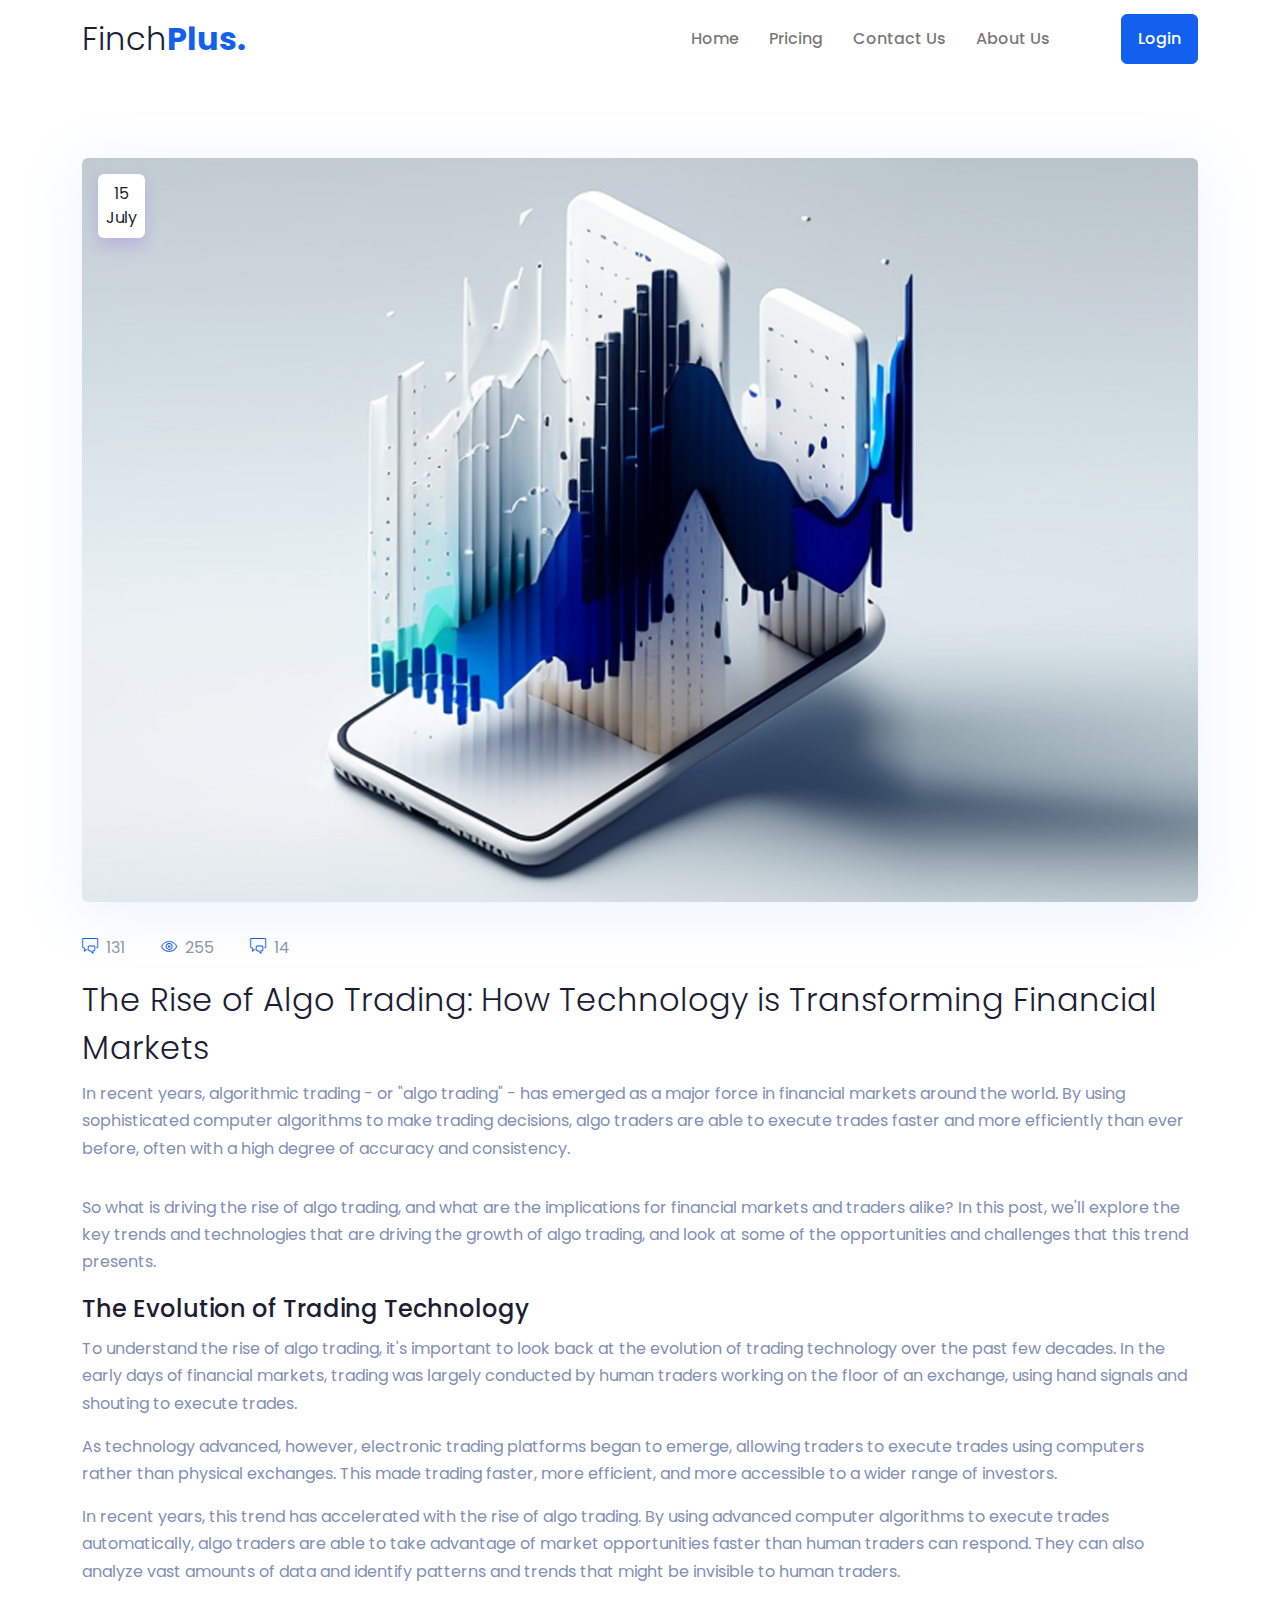
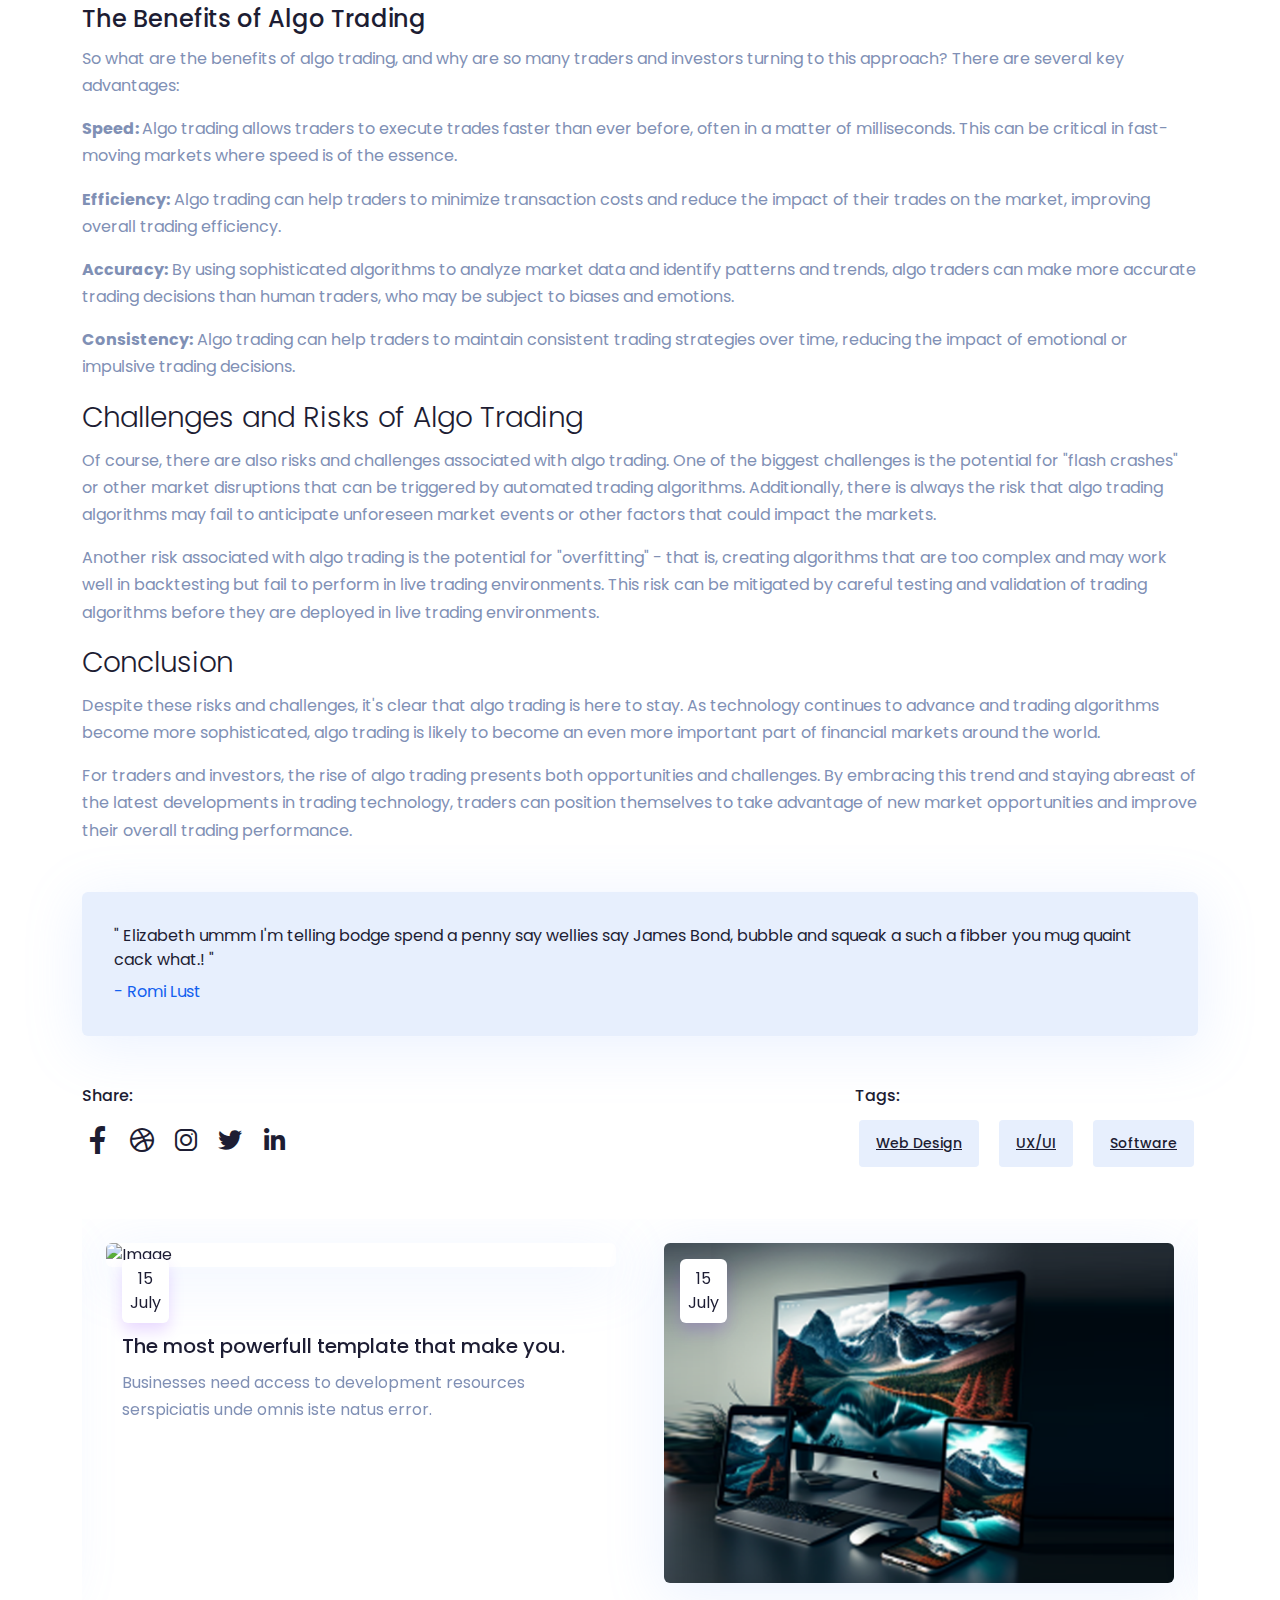
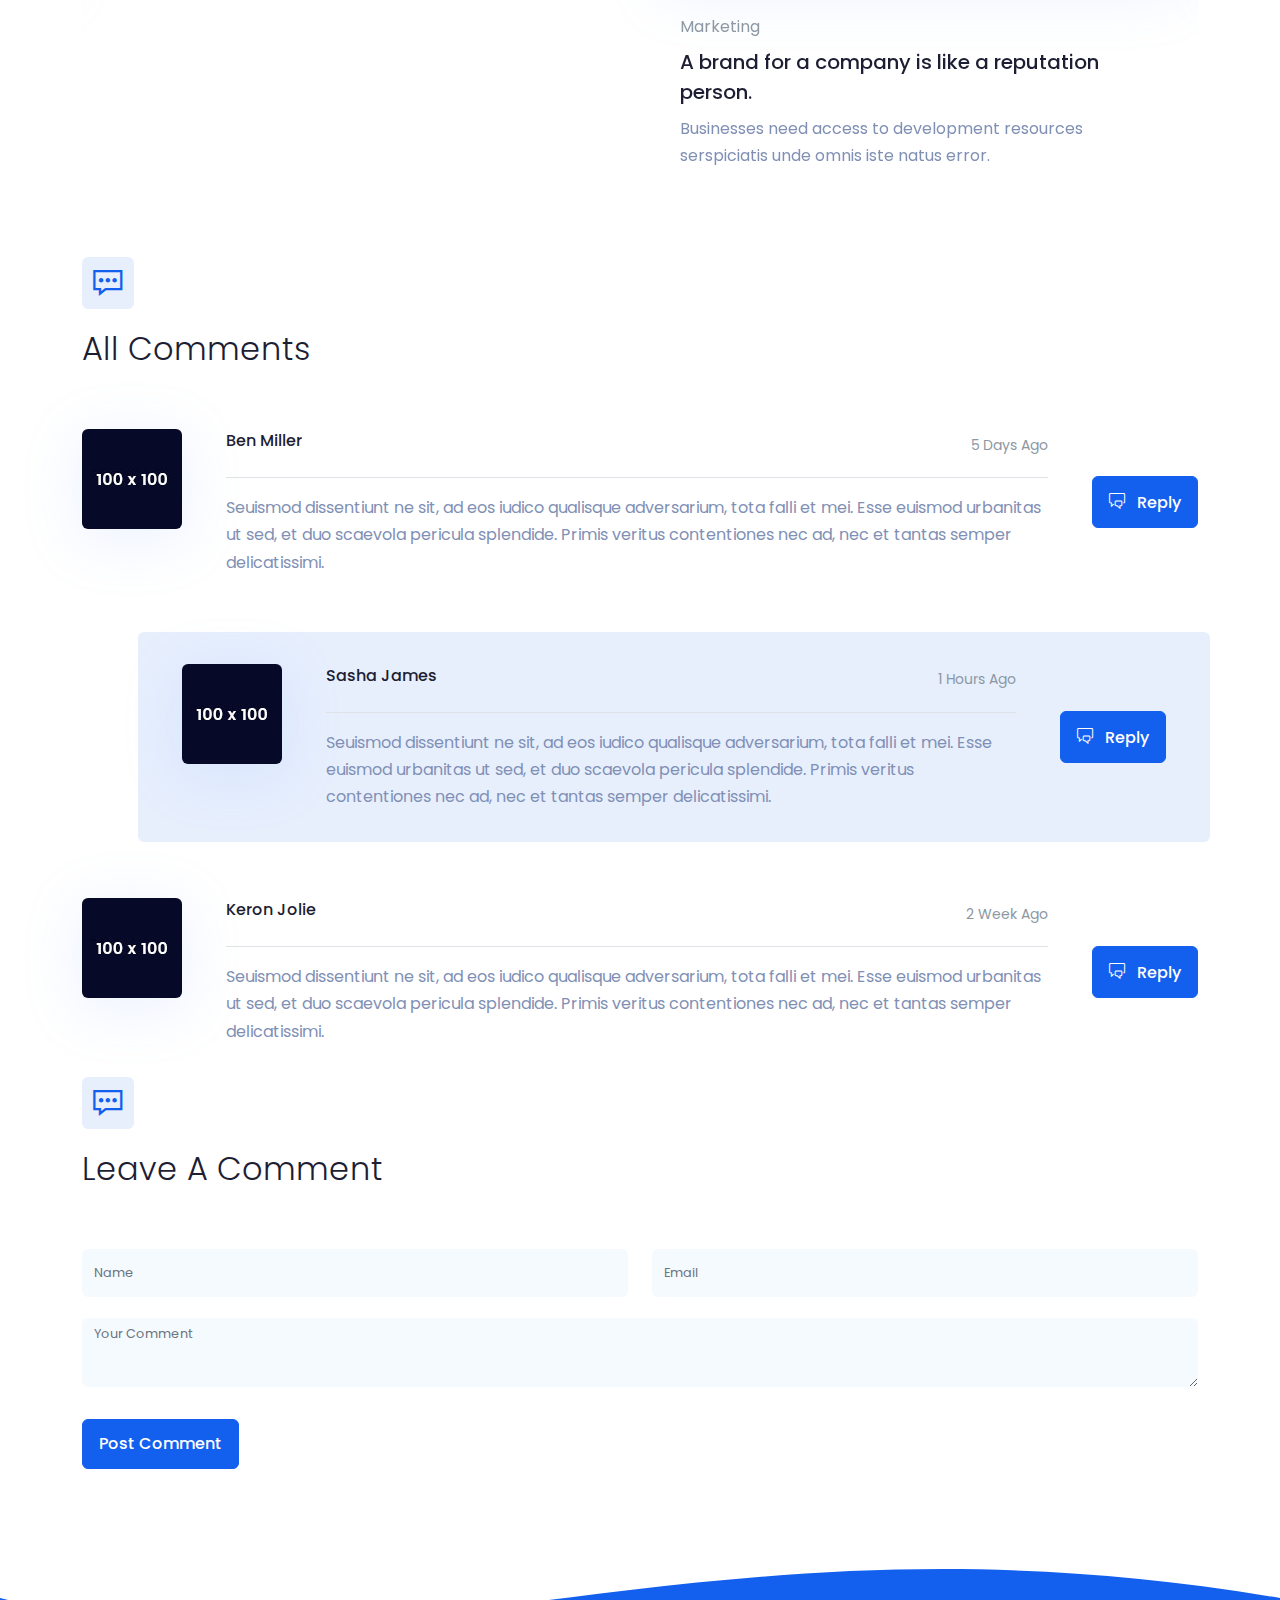
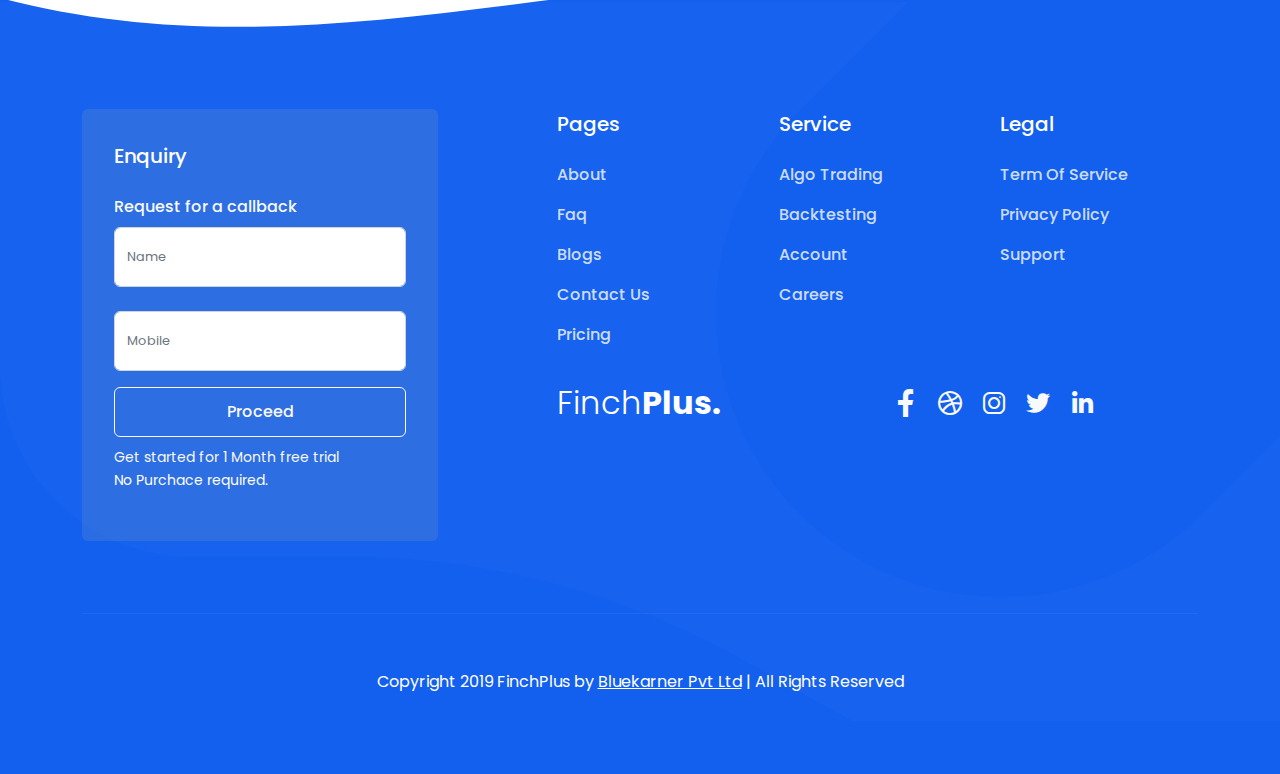
==== blog-single.html @ c226c785 "finchplus website html with blog" ====
<!DOCTYPE html>

  <html lang="en">
  <head>
  
  <!-- meta tags -->
  <meta charset="utf-8">
  <meta name="keywords" content="FinchPlus,Algo Trading Application,TradingAutomation,FreeTrading,Algorithmic trading,
  Automated trading,
  Quantitative trading,
  Trading algorithms,
  High-frequency trading,
  Market data analysis,
  Backtesting,
  Trading strategies,
  Machine learning for trading,
  Financial modeling,
  Risk management,
  Portfolio optimization,
  Trading software,
  Technical analysis,
  Financial markets." />
  <meta name="description" content="FinchPlus,Algo Trading Application "/>
  <meta name="author" content="www.themeht.com" />
  <meta name="viewport" content="width=device-width, initial-scale=1">
  
  <!-- Title -->
  <title>FinchPlus - Create your own strategy to trade</title>
  
  <!-- Favicon Icon -->

  <link rel="shortcut icon" href="assets/images/finchlogo.png" />

  
  <!-- inject css start -->
  
  <!--== bootstrap -->
  <link href="assets/css/bootstrap.min.css" rel="stylesheet" type="text/css" />
  
  <!--== animate -->
  <link href="assets/css/animate.css" rel="stylesheet" type="text/css" />
  
  <!--== line-awesome -->
  <link href="assets/css/line-awesome.min.css" rel="stylesheet" type="text/css" />
  
  <!--== themify-icons -->
  <link href="assets/css/themify-icons.css" rel="stylesheet" type="text/css" />
  
  <!--== magnific-popup -->
  <link href="assets/css/magnific-popup.css" rel="stylesheet" type="text/css" />
  
  <!--== owl.carousel -->
  <link href="assets/css/owl.carousel.css" rel="stylesheet" type="text/css" />
  
  <!--== lightslider -->
  <link href="assets/css/lightslider.min.css" rel="stylesheet" type="text/css" />
  
  <!--== spacing -->
  <link href="assets/css/spacing.css" rel="stylesheet" type="text/css" />
  
  <!--== theme.min -->
  <link href="assets/css/theme.min.css" rel="stylesheet" />
  
  <!-- inject css end -->
  
  </head>
  
  <body>
  
  <!-- page wrapper start -->
  
  <div class="page-wrapper">
    
  <!-- preloader start -->
  
  <div id="ht-preloader">
    <div class="loader clear-loader">
      <span></span>
      <p>FinchPlus</p>
    </div>
  </div>
  
  <!-- preloader end -->
  
  <!--header start-->
  
  <header class="site-header">
    <div id="header-wrap">
      <div class="container">
        <div class="row">
          <!--menu start-->
          <div class="col"> 
            <nav class="navbar navbar-expand-lg navbar-light">
              <a class="navbar-brand logo text-dark h2 mb-0" href="index.html">
                Finch<span class="text-primary fw-bold">Plus.</span>
              </a>
              <button class="navbar-toggler" type="button" data-bs-toggle="collapse" data-bs-target="#navbarNav" aria-expanded="false" aria-label="Toggle navigation"> <span class="navbar-toggler-icon"></span>
              </button>
              <div class="collapse navbar-collapse" id="navbarNav">
                 <ul class="navbar-nav ms-auto">
                  <li class="nav-item dropdown"> <a class="nav-link " href="index.html">Home</a> 
                  </li>
                  <li class="nav-item dropdown"> <a class="nav-link"   href="pricing.html">Pricing</a>
                          </li>
              <li class="nav-item dropdown"> <a class="nav-link"   href="contact-us.html">Contact Us</a>
                          </li>
              <li class="nav-item dropdown"> <a class="nav-link"   href="about-us-1.html">About Us</a>
                          </li>
              <!-- <li class="nav-item dropdown"> <a class="nav-link"   href="blog-card.html">Blogs</a>
                          </li> -->
                 </div>
              <a class="btn btn-primary ms-8 d-none d-md-block" href="login.html">Login</a>
            </nav>  
          </div>
          <!--menu end-->
        </div>
      </div>
    </div>
  </header>
  
  <!--header end-->
  


<!-- hero section start-->

<!-- <section class="position-relative">
  <div id="particles-js"></div>
  <div class="container">
    <div class="row  text-center">
      <div class="col">
        <h1>Blog Single</h1>
        <nav aria-label="breadcrumb">
          <ol class="breadcrumb justify-content-center bg-transparent p-0 m-0">
            <li class="breadcrumb-item"><a class="text-dark" href="#">Home</a>
            </li>
            <li class="breadcrumb-item">Pages</li>
            <li class="breadcrumb-item">Blog</li>
            <li class="breadcrumb-item active text-primary" aria-current="page">Blog Single</li>
          </ol>
        </nav>
      </div>
    </div>
    <! / .row -->
  <!-- </div> -->
  <!-- / .container -->
<!-- </section>  -->

<!--hero section end  -->


<!--body content start-->

<div class="page-content">

<!--blog start-->

<section>
  <div class="container">
    <div class="row">
      <div class="col-12">
        <!-- Blog Card -->
        <div class="card border-0 bg-transparent">
          <div class="position-absolute bg-white shadow-primary text-center p-2 rounded ms-3 mt-3">15
            <br>July</div>
          <img class="card-img-top shadow rounded" src="assets/images/blog/01.png" alt="Image">
          <div class="card-body pt-5 px-0">
            <ul class="list-inline">
              <li class="list-inline-item pe-4"> <a href="#" class="text-muted"><i class="ti-comments me-1 text-primary"></i> 131</a>
              </li>
              <li class="list-inline-item pe-4"> <a href="#" class="text-muted"><i class="ti-eye me-1 text-primary"></i> 255</a>
              </li>
              <li class="list-inline-item"> <a href="#" class="text-muted"><i class="ti-comments me-1 text-primary"></i> 14</a>
              </li>
            </ul>
            <h2 class="font-weight-medium">
              The Rise of Algo Trading: How Technology is Transforming Financial Markets </h2>
            <p>In recent years, algorithmic trading - or "algo trading" - has emerged as a major force in financial markets around the world. By using sophisticated computer algorithms to make trading decisions, algo traders are able to execute trades faster and more efficiently than ever before, often with a high degree of accuracy and consistency.</p>
          </div>
          <p>So what is driving the rise of algo trading, and what are the implications for financial markets and traders alike? In this post, we'll explore the key trends and technologies that are driving the growth of algo trading, and look at some of the opportunities and challenges that this trend presents.</p>
          <h4>The Evolution of Trading Technology</h4>
          <p>To understand the rise of algo trading, it's important to look back at the evolution of trading technology over the past few decades. In the early days of financial markets, trading was largely conducted by human traders working on the floor of an exchange, using hand signals and shouting to execute trades.</p>
          <p>As technology advanced, however, electronic trading platforms began to emerge, allowing traders to execute trades using computers rather than physical exchanges. This made trading faster, more efficient, and more accessible to a wider range of investors.</p>
          <p>In recent years, this trend has accelerated with the rise of algo trading. By using advanced computer algorithms to execute trades automatically, algo traders are able to take advantage of market opportunities faster than human traders can respond. They can also analyze vast amounts of data and identify patterns and trends that might be invisible to human traders.</p> 
          <h4>The Benefits of Algo Trading</h4>
          <p>So what are the benefits of algo trading, and why are so many traders and investors turning to this approach? There are several key advantages:</p>
          <p><strong>Speed: </strong>Algo trading allows traders to execute trades faster than ever before, often in a matter of milliseconds. This can be critical in fast-moving markets where speed is of the essence.</p>
          
          <p><strong>Efficiency:</strong> Algo trading can help traders to minimize transaction costs and reduce the impact of their trades on the market, improving overall trading efficiency.</p>
         <p><strong>Accuracy:</strong> By using sophisticated algorithms to analyze market data and identify patterns and trends, algo traders can make more accurate trading decisions than human traders, who may be subject to biases and emotions.</p>
         <p><strong>Consistency:</strong> Algo trading can help traders to maintain consistent trading strategies over time, reducing the impact of emotional or impulsive trading decisions.</p>
         <h3>Challenges and Risks of Algo Trading</h3>
         <p>Of course, there are also risks and challenges associated with algo trading. One of the biggest challenges is the potential for "flash crashes" or other market disruptions that can be triggered by automated trading algorithms. Additionally, there is always the risk that algo trading algorithms may fail to anticipate unforeseen market events or other factors that could impact the markets.</p>
         <p>Another risk associated with algo trading is the potential for "overfitting" - that is, creating algorithms that are too complex and may work well in backtesting but fail to perform in live trading environments. This risk can be mitigated by careful testing and validation of trading algorithms before they are deployed in live trading environments.</p>
         <h3>Conclusion</h3>
         <p>Despite these risks and challenges, it's clear that algo trading is here to stay. As technology continues to advance and trading algorithms become more sophisticated, algo trading is likely to become an even more important part of financial markets around the world.</p>
         <p>For traders and investors, the rise of algo trading presents both opportunities and challenges. By embracing this trend and staying abreast of the latest developments in trading technology, traders can position themselves to take advantage of new market opportunities and improve their overall trading performance.</p>
         <blockquote class="card bg-primary-soft border-0 p-5 mt-5 shadow">" Elizabeth ummm I'm telling bodge spend a penny say wellies say James Bond, bubble and squeak a such a fibber you mug quaint cack what.! " <span class="text-primary mt-2">- Romi Lust</span>
          </blockquote>
          <div class="d-md-flex justify-content-between mt-5 mb-5">
            <div>
              <h6 class="mb-2">Share: </h6>
              <ul class="list-inline mb-0">
                <li class="list-inline-item"><a class="text-dark ic-2x" href="#"><i class="la la-facebook"></i></a>
                </li>
                <li class="list-inline-item"><a class="text-dark ic-2x" href="#"><i class="la la-dribbble"></i></a>
                </li>
                <li class="list-inline-item"><a class="text-dark ic-2x" href="#"><i class="la la-instagram"></i></a>
                </li>
                <li class="list-inline-item"><a class="text-dark ic-2x" href="#"><i class="la la-twitter"></i></a>
                </li>
                <li class="list-inline-item"><a class="text-dark ic-2x" href="#"><i class="la la-linkedin"></i></a>
                </li>
              </ul>
            </div>
            <div class="text-md-right mt-5 mt-md-0">
              <h6 class="mb-2">Tags: </h6>
              <ul class="list-inline">
                <li class="list-inline-item"><a class="btn btn-link text-dark btn-sm bg-primary-soft m-1" href="#">Web Design</a>
                </li>
                <li class="list-inline-item"><a class="btn btn-link text-dark btn-sm bg-primary-soft m-1" href="#">UX/UI</a>
                </li>
                <li class="list-inline-item"><a class="btn btn-link text-dark btn-sm bg-primary-soft m-1" href="#">Software</a>
                </li>
              </ul>
            </div>
          </div>
          <div class="owl-carousel no-pb" data-dots="false" data-items="2" data-sm-items="1" data-autoplay="true">
            <div class="item">
              <div class="card border-0 bg-transparent m-4">
                <div class="position-absolute bg-white shadow-primary text-center p-2 rounded ms-3 mt-3">15
                  <br>July</div>
                <img class="card-img-top shadow rounded" src="assets/images/blog/02.png" alt="Image">
                <div class="card-body pt-5"> <a class="d-inline-block text-muted mb-2" href="#">Sass</a>
                  <h2 class="h5 font-weight-medium">
                <a class="link-title" href="blog-single.html">The most powerfull template that make you.</a>
              </h2>
                  <p>Businesses need access to development resources serspiciatis unde omnis iste natus error.</p>
                </div>
                <div></div>
              </div>
            </div>
            <div class="item">
              <div class="card border-0 bg-transparent m-4">
                <div class="position-absolute bg-white shadow-primary text-center p-2 rounded ms-3 mt-3">15
                  <br>July</div>
                <img class="card-img-top shadow rounded" src="assets/images/blog/03.png" alt="Image">
                <div class="card-body pt-5"> <a class="d-inline-block text-muted mb-2" href="#">Marketing</a>
                  <h2 class="h5 font-weight-medium">
                <a class="link-title" href="blog-single.html">A brand for a company is like a reputation person.</a>
              </h2>
                  <p>Businesses need access to development resources serspiciatis unde omnis iste natus error.</p>
                </div>
                <div></div>
              </div>
            </div>
            <div class="item">
              <div class="card border-0 bg-transparent m-4">
                <div class="position-absolute bg-white shadow-primary text-center p-2 rounded ms-3 mt-3">15
                  <br>July</div>
                <img class="card-img-top shadow rounded" src="assets/images/blog/01.png" alt="Image">
                <div class="card-body pt-5"> <a class="d-inline-block text-muted mb-2" href="#">Landing</a>
                  <h2 class="h5 font-weight-medium">
                <a class="link-title" href="blog-single.html">The most powerfull template that make you.</a>
              </h2>
                  <p>Businesses need access to development resources serspiciatis unde omnis iste natus error.</p>
                </div>
                <div></div>
              </div>
            </div>
          </div>
          <div class="mt-5">
            <div class="mb-8"> <span class="badge badge-primary-soft p-2">
                  <i class="la la-commenting ic-3x rotation"></i>
              </span>
              <h2 class="mt-3">All Comments</h2>
            </div>
            <div class="media-holder review-list mt-5">
              <div class="row">
                <div class="mb-4 mb-md-0 col-md-auto">
                  <img class="img-fluid shadow rounded" alt="image" src="assets/images/thumbnail/01.jpg">
                </div>
                <div class="col-md px-lg-5">
                  <div class="d-flex justify-content-between align-items-center border-bottom pb-3 mb-3">
                    <h6>Ben Miller</h6>  <small class="text-muted">5 Days Ago</small>
                  </div>
                  <p class="mb-0">Seuismod dissentiunt ne sit, ad eos iudico qualisque adversarium, tota falli et mei. Esse euismod urbanitas ut sed, et duo scaevola pericula splendide. Primis veritus contentiones nec ad, nec et tantas semper delicatissimi.</p>
                </div>
                <div class="col-md-auto align-self-center"> <a class="d-inline-block btn btn-primary" href="#"><i class="ti-comments me-2"></i> Reply</a>
                </div>
              </div>
              <div class="row mt-8 ms-5 ms-md-8 bg-primary-soft rounded p-5">
                <div class="mb-4 mb-md-0 col-md-auto">
                  <img class="img-fluid shadow rounded" alt="image" src="assets/images/thumbnail/02.jpg">
                </div>
                <div class="col-md px-lg-5">
                  <div class="d-flex justify-content-between align-items-center border-bottom pb-3 mb-3">
                    <h6>Sasha James</h6>  <small class="text-muted">1 Hours Ago</small>
                  </div>
                  <p class="mb-0">Seuismod dissentiunt ne sit, ad eos iudico qualisque adversarium, tota falli et mei. Esse euismod urbanitas ut sed, et duo scaevola pericula splendide. Primis veritus contentiones nec ad, nec et tantas semper delicatissimi.</p>
                </div>
                <div class="col-md-auto align-self-center"> <a class="d-inline-block btn btn-primary" href="#"><i class="ti-comments me-2"></i> Reply</a>
                </div>
              </div>
              <div class="row mt-8">
                <div class="mb-4 mb-md-0 col-md-auto">
                  <img class="img-fluid shadow rounded" alt="image" src="assets/images/thumbnail/03.jpg">
                </div>
                <div class="col-md px-lg-5">
                  <div class="d-flex justify-content-between align-items-center border-bottom pb-3 mb-3">
                    <h6>Keron Jolie</h6>  <small class="text-muted">2 Week Ago</small>
                  </div>
                  <p class="mb-0">Seuismod dissentiunt ne sit, ad eos iudico qualisque adversarium, tota falli et mei. Esse euismod urbanitas ut sed, et duo scaevola pericula splendide. Primis veritus contentiones nec ad, nec et tantas semper delicatissimi.</p>
                </div>
                <div class="col-md-auto align-self-center"> <a class="d-inline-block btn btn-primary" href="#"><i class="ti-comments me-2"></i> Reply</a>
                </div>
              </div>
            </div>
          </div>
          <div class="post-comments mt-5">
            <div class="mb-8"> <span class="badge badge-primary-soft p-2">
                  <i class="la la-commenting ic-3x rotation"></i>
              </span>
              <h2 class="mt-3">Leave A Comment</h2>
            </div>
            <form id="contact-form" class="row" method="post" action="contact.php">
              <div class="messages"></div>
              <div class="form-group col-sm-6">
                <input id="form_name" type="text" name="name" class="form-control border-0 bg-light" placeholder="Name" required="required" data-error="Name is required.">
                <div class="help-block with-errors"></div>
              </div>
              <div class="form-group col-sm-6">
                <input id="form_email" type="email" name="email" class="form-control border-0 bg-light" placeholder="Email" required="required" data-error="Valid email is required.">
                <div class="help-block with-errors"></div>
              </div>
              <div class="form-group mb-0 col-sm-12">
                <textarea id="form_message" name="message" class="form-control border-0 bg-light h-100" placeholder="Your Comment" rows="3" required="required" data-error="Please,leave us a message."></textarea>
                <div class="help-block with-errors"></div>
              </div>
              <div class="col-sm-12">
                <button class="btn btn-primary mt-5">Post Comment</button>
              </div>
            </form>
          </div>
          <div></div>
        </div>
        <!-- End Blog Card -->
      </div>
    </div>
  </div>
</section>

<!--blog end-->

</div>

<!--body content end--> 


<!--footer start-->

<footer class="py-11 bg-primary position-relative bg-contain bg-pos-r" data-bg-img="assets/images/bg/02.png">
  <div class="shape-1" style="height: 150px; overflow: hidden;">
    <svg viewBox="0 0 500 150" preserveAspectRatio="none" style="height: 100%; width: 100%;">
      <path d="M0.00,49.98 C150.00,150.00 271.49,-50.00 500.00,49.98 L500.00,0.00 L0.00,0.00 Z" style="stroke: none; fill: #fff;"></path>
    </svg>
  </div>
  <div class="container mt-11">
    <div class="row">
      <div class="col-12 col-lg-5 col-xl-4 me-auto mb-6 mb-lg-0">
        <div class="subscribe-form bg-warning-soft p-5 rounded">
          <h5 class="mb-4 text-white">Enquiry</h5>
          <h6 class="text-light">Request for a callback</h6>
          <form id="mc-form" class="group">
		  <input type="text" value="" name="NAME" class="email form-control" id="mc-email" placeholder="Name" required="" style="height: 60px";><br/> 
            <input type="INTEGER" value="" name="MOBILE" class="email form-control" id="mc-email" placeholder="Mobile" required="" style="height: 60px;">
            <input class="btn btn-outline-light btn-block mt-3 mb-2" type="submit" name="Proceed" value="Proceed">
          </form> <small class="text-light">Get started for 1 Month free trial <p class="text-white">No Purchace required.</p></small>
        </div>
      </div>
      <div class="col-12 col-lg-6 col-xl-7">
        <div class="row">
          <div class="col-12 col-sm-4 navbar-dark">
            <h5 class="mb-4 text-white">Pages</h5>
            <ul class="navbar-nav list-unstyled mb-0">
              <li class="mb-3 nav-item"><a class="nav-link" href="about-us-1.html">About</a>
              </li>
              <!-- <li class="mb-3 nav-item"><a class="nav-link" href="product-grid.html">Shop</a> -->
              </li>
              <li class="mb-3 nav-item"><a class="nav-link" href="faq.html">Faq</a>
              </li>
               <li class="mb-3 nav-item"><a class="nav-link" href="blog-card.html">Blogs</a> 
              </li>
              <li class="nav-item"><a class="nav-link" href="contact-us.html">Contact Us</a>
              </li>
			  
              <li class="nav-item mt-3"><a class="nav-link" href="pricing.html">Pricing</a>
              </li>
            </ul>
          </div>
          <div class="col-12 col-sm-4 mt-6 mt-sm-0 navbar-dark">
            <h5 class="mb-4 text-white">Service</h5>
            <ul class="navbar-nav list-unstyled mb-0">
              <li class="mb-3 nav-item"><a class="nav-link" href="#">Algo Trading</a>
              </li>
              <li class="mb-3 nav-item"><a class="nav-link" href="#">Backtesting</a>
              </li>
              <li class="mb-3 nav-item"><a class="nav-link" href="login.html">Account</a>
              </li>
              <li class="nav-item"><a class="nav-link" href="career.html">Careers</a>
              </li>
            </ul>
          </div>
          <div class="col-12 col-sm-4 mt-6 mt-sm-0 navbar-dark">
            <h5 class="mb-4 text-white">Legal</h5>
            <ul class="navbar-nav list-unstyled mb-0">
              <li class="mb-3 nav-item"><a class="nav-link" href="terms-and-conditions.html">Term Of Service</a>
              </li>
              <li class="mb-3 nav-item"><a class="nav-link" href="privacy-policy.html">Privacy Policy</a>
              </li>
              <li class="nav-item"><a class="nav-link" href="#">Support</a>
              </li>
            </ul>
          </div>
        </div>
        <div class="row mt-5">
          <div class="col-12 col-sm-6">
            <a class="footer-logo text-white h2 mb-0" href="index.html">
              Finch<span class="fw-bold">Plus.</span>
            </a>
          </div>
          <div class="col-12 col-sm-6 mt-6 mt-sm-0">
            <ul class="list-inline mb-0">
              <li class="list-inline-item"><a class="text-light ic-2x" href="#"><i class="la la-facebook"></i></a>
              </li>
              <li class="list-inline-item"><a class="text-light ic-2x" href="#"><i class="la la-dribbble"></i></a>
              </li>
              <li class="list-inline-item"><a class="text-light ic-2x" href="#"><i class="la la-instagram"></i></a>
              </li>
              <li class="list-inline-item"><a class="text-light ic-2x" href="#"><i class="la la-twitter"></i></a>
              </li>
              <li class="list-inline-item"><a class="text-light ic-2x" href="#"><i class="la la-linkedin"></i></a>
              </li>
            </ul>
          </div>
        </div>
      </div>
    </div>
    <div class="row text-white text-center mt-8">
      <div class="col">
        <hr class="mb-8">Copyright 2019 FinchPlus by <u><a class="text-white" href="www.bluekarner.in">Bluekarner Pvt Ltd</a></u> | All Rights Reserved</div>
    </div>
  </div>
</footer>

<!--footer end-->

</div>

<!-- page wrapper end -->

 
<!--back-to-top start-->

<div class="scroll-top"><a class="smoothscroll" href="#top"><i class="las la-angle-up"></i></a></div>

<!--back-to-top end-->

<!-- inject js start -->

<script src="assets/js/theme-plugin.js"></script>
<script src="assets/js/theme-script.js"></script>

<!-- inject js end -->

</body>

</html>
---- assets/css/line-awesome.min.css ----
.la,.lab,.lad,.lal,.lar,.las{-moz-osx-font-smoothing:grayscale;-webkit-font-smoothing:antialiased;display:inline-block;font-style:normal;font-variant:normal;text-rendering:auto;line-height:1}.la-lg{font-size:1.33333em;line-height:.75em;vertical-align:-.0667em}.la-xs{font-size:.75em}.la-sm{font-size:.875em}.la-1x{font-size:1em}.la-2x{font-size:2em}.la-3x{font-size:3em}.la-4x{font-size:4em}.la-5x{font-size:5em}.la-6x{font-size:6em}.la-7x{font-size:7em}.la-8x{font-size:8em}.la-9x{font-size:9em}.la-10x{font-size:10em}.la-fw{text-align:center;width:1.25em}.la-ul{list-style-type:none;margin-left:2.5em;padding-left:0}.la-ul>li{position:relative}.la-li{left:-2em;position:absolute;text-align:center;width:2em;line-height:inherit}.la-border{border:solid .08em #eee;border-radius:.1em;padding:.2em .25em .15em}.la-pull-left{float:left}.la-pull-right{float:right}.la.la-pull-left,.lab.la-pull-left,.lal.la-pull-left,.lar.la-pull-left,.las.la-pull-left{margin-right:.3em}.la.la-pull-right,.lab.la-pull-right,.lal.la-pull-right,.lar.la-pull-right,.las.la-pull-right{margin-left:.3em}.la-spin{-webkit-animation:la-spin 2s infinite linear;animation:la-spin 2s infinite linear}.la-pulse{-webkit-animation:la-spin 1s infinite steps(8);animation:la-spin 1s infinite steps(8)}@-webkit-keyframes la-spin{0%{-webkit-transform:rotate(0);transform:rotate(0)}100%{-webkit-transform:rotate(360deg);transform:rotate(360deg)}}@keyframes la-spin{0%{-webkit-transform:rotate(0);transform:rotate(0)}100%{-webkit-transform:rotate(360deg);transform:rotate(360deg)}}.la-rotate-90{-webkit-transform:rotate(90deg);transform:rotate(90deg)}.la-rotate-180{-webkit-transform:rotate(180deg);transform:rotate(180deg)}.la-rotate-270{-webkit-transform:rotate(270deg);transform:rotate(270deg)}.la-flip-horizontal{-webkit-transform:scale(-1,1);transform:scale(-1,1)}.la-flip-vertical{-webkit-transform:scale(1,-1);transform:scale(1,-1)}.la-flip-both,.la-flip-horizontal.la-flip-vertical{-webkit-transform:scale(-1,-1);transform:scale(-1,-1)}:root .la-flip-both,:root .la-flip-horizontal,:root .la-flip-vertical,:root .la-rotate-180,:root .la-rotate-270,:root .la-rotate-90{-webkit-filter:none;filter:none}.la-stack{display:inline-block;height:2em;line-height:2em;position:relative;vertical-align:middle;width:2.5em}.la-stack-1x,.la-stack-2x{left:0;position:absolute;text-align:center;width:100%}.la-stack-1x{line-height:inherit}.la-stack-2x{font-size:2em}.la-inverse{color:#fff}.la-500px:before{content:"\f26e"}.la-accessible-icon:before{content:"\f368"}.la-accusoft:before{content:"\f369"}.la-acquisitions-incorporated:before{content:"\f6af"}.la-ad:before{content:"\f641"}.la-address-book:before{content:"\f2b9"}.la-address-card:before{content:"\f2bb"}.la-adjust:before{content:"\f042"}.la-adn:before{content:"\f170"}.la-adobe:before{content:"\f778"}.la-adversal:before{content:"\f36a"}.la-affiliatetheme:before{content:"\f36b"}.la-air-freshener:before{content:"\f5d0"}.la-airbnb:before{content:"\f834"}.la-algolia:before{content:"\f36c"}.la-align-center:before{content:"\f037"}.la-align-justify:before{content:"\f039"}.la-align-left:before{content:"\f036"}.la-align-right:before{content:"\f038"}.la-alipay:before{content:"\f642"}.la-allergies:before{content:"\f461"}.la-amazon:before{content:"\f270"}.la-amazon-pay:before{content:"\f42c"}.la-ambulance:before{content:"\f0f9"}.la-american-sign-language-interpreting:before{content:"\f2a3"}.la-amilia:before{content:"\f36d"}.la-anchor:before{content:"\f13d"}.la-android:before{content:"\f17b"}.la-angellist:before{content:"\f209"}.la-angle-double-down:before{content:"\f103"}.la-angle-double-left:before{content:"\f100"}.la-angle-double-right:before{content:"\f101"}.la-angle-double-up:before{content:"\f102"}.la-angle-down:before{content:"\f107"}.la-angle-left:before{content:"\f104"}.la-angle-right:before{content:"\f105"}.la-angle-up:before{content:"\f106"}.la-angry:before{content:"\f556"}.la-angrycreative:before{content:"\f36e"}.la-angular:before{content:"\f420"}.la-ankh:before{content:"\f644"}.la-app-store:before{content:"\f36f"}.la-app-store-ios:before{content:"\f370"}.la-apper:before{content:"\f371"}.la-apple:before{content:"\f179"}.la-apple-alt:before{content:"\f5d1"}.la-apple-pay:before{content:"\f415"}.la-archive:before{content:"\f187"}.la-archway:before{content:"\f557"}.la-arrow-alt-circle-down:before{content:"\f358"}.la-arrow-alt-circle-left:before{content:"\f359"}.la-arrow-alt-circle-right:before{content:"\f35a"}.la-arrow-alt-circle-up:before{content:"\f35b"}.la-arrow-circle-down:before{content:"\f0ab"}.la-arrow-circle-left:before{content:"\f0a8"}.la-arrow-circle-right:before{content:"\f0a9"}.la-arrow-circle-up:before{content:"\f0aa"}.la-arrow-down:before{content:"\f063"}.la-arrow-left:before{content:"\f060"}.la-arrow-right:before{content:"\f061"}.la-arrow-up:before{content:"\f062"}.la-arrows-alt:before{content:"\f0b2"}.la-arrows-alt-h:before{content:"\f337"}.la-arrows-alt-v:before{content:"\f338"}.la-artstation:before{content:"\f77a"}.la-assistive-listening-systems:before{content:"\f2a2"}.la-asterisk:before{content:"\f069"}.la-asymmetrik:before{content:"\f372"}.la-at:before{content:"\f1fa"}.la-atlas:before{content:"\f558"}.la-atlassian:before{content:"\f77b"}.la-atom:before{content:"\f5d2"}.la-audible:before{content:"\f373"}.la-audio-description:before{content:"\f29e"}.la-autoprefixer:before{content:"\f41c"}.la-avianex:before{content:"\f374"}.la-aviato:before{content:"\f421"}.la-award:before{content:"\f559"}.la-aws:before{content:"\f375"}.la-baby:before{content:"\f77c"}.la-baby-carriage:before{content:"\f77d"}.la-backspace:before{content:"\f55a"}.la-backward:before{content:"\f04a"}.la-bacon:before{content:"\f7e5"}.la-balance-scale:before{content:"\f24e"}.la-balance-scale-left:before{content:"\f515"}.la-balance-scale-right:before{content:"\f516"}.la-ban:before{content:"\f05e"}.la-band-aid:before{content:"\f462"}.la-bandcamp:before{content:"\f2d5"}.la-barcode:before{content:"\f02a"}.la-bars:before{content:"\f0c9"}.la-baseball-ball:before{content:"\f433"}.la-basketball-ball:before{content:"\f434"}.la-bath:before{content:"\f2cd"}.la-battery-empty:before{content:"\f244"}.la-battery-full:before{content:"\f240"}.la-battery-half:before{content:"\f242"}.la-battery-quarter:before{content:"\f243"}.la-battery-three-quarters:before{content:"\f241"}.la-battle-net:before{content:"\f835"}.la-bed:before{content:"\f236"}.la-beer:before{content:"\f0fc"}.la-behance:before{content:"\f1b4"}.la-behance-square:before{content:"\f1b5"}.la-bell:before{content:"\f0f3"}.la-bell-slash:before{content:"\f1f6"}.la-bezier-curve:before{content:"\f55b"}.la-bible:before{content:"\f647"}.la-bicycle:before{content:"\f206"}.la-biking:before{content:"\f84a"}.la-bimobject:before{content:"\f378"}.la-binoculars:before{content:"\f1e5"}.la-biohazard:before{content:"\f780"}.la-birthday-cake:before{content:"\f1fd"}.la-bitbucket:before{content:"\f171"}.la-bitcoin:before{content:"\f379"}.la-bity:before{content:"\f37a"}.la-black-tie:before{content:"\f27e"}.la-blackberry:before{content:"\f37b"}.la-blender:before{content:"\f517"}.la-blender-phone:before{content:"\f6b6"}.la-blind:before{content:"\f29d"}.la-blog:before{content:"\f781"}.la-blogger:before{content:"\f37c"}.la-blogger-b:before{content:"\f37d"}.la-bluetooth:before{content:"\f293"}.la-bluetooth-b:before{content:"\f294"}.la-bold:before{content:"\f032"}.la-bolt:before{content:"\f0e7"}.la-bomb:before{content:"\f1e2"}.la-bone:before{content:"\f5d7"}.la-bong:before{content:"\f55c"}.la-book:before{content:"\f02d"}.la-book-dead:before{content:"\f6b7"}.la-book-medical:before{content:"\f7e6"}.la-book-open:before{content:"\f518"}.la-book-reader:before{content:"\f5da"}.la-bookmark:before{content:"\f02e"}.la-bootstrap:before{content:"\f836"}.la-border-all:before{content:"\f84c"}.la-border-none:before{content:"\f850"}.la-border-style:before{content:"\f853"}.la-bowling-ball:before{content:"\f436"}.la-box:before{content:"\f466"}.la-box-open:before{content:"\f49e"}.la-boxes:before{content:"\f468"}.la-braille:before{content:"\f2a1"}.la-brain:before{content:"\f5dc"}.la-bread-slice:before{content:"\f7ec"}.la-briefcase:before{content:"\f0b1"}.la-briefcase-medical:before{content:"\f469"}.la-broadcast-tower:before{content:"\f519"}.la-broom:before{content:"\f51a"}.la-brush:before{content:"\f55d"}.la-btc:before{content:"\f15a"}.la-buffer:before{content:"\f837"}.la-bug:before{content:"\f188"}.la-building:before{content:"\f1ad"}.la-bullhorn:before{content:"\f0a1"}.la-bullseye:before{content:"\f140"}.la-burn:before{content:"\f46a"}.la-buromobelexperte:before{content:"\f37f"}.la-bus:before{content:"\f207"}.la-bus-alt:before{content:"\f55e"}.la-business-time:before{content:"\f64a"}.la-buy-n-large:before{content:"\f8a6"}.la-buysellads:before{content:"\f20d"}.la-calculator:before{content:"\f1ec"}.la-calendar:before{content:"\f133"}.la-calendar-alt:before{content:"\f073"}.la-calendar-check:before{content:"\f274"}.la-calendar-day:before{content:"\f783"}.la-calendar-minus:before{content:"\f272"}.la-calendar-plus:before{content:"\f271"}.la-calendar-times:before{content:"\f273"}.la-calendar-week:before{content:"\f784"}.la-camera:before{content:"\f030"}.la-camera-retro:before{content:"\f083"}.la-campground:before{content:"\f6bb"}.la-canadian-maple-leaf:before{content:"\f785"}.la-candy-cane:before{content:"\f786"}.la-cannabis:before{content:"\f55f"}.la-capsules:before{content:"\f46b"}.la-car:before{content:"\f1b9"}.la-car-alt:before{content:"\f5de"}.la-car-battery:before{content:"\f5df"}.la-car-crash:before{content:"\f5e1"}.la-car-side:before{content:"\f5e4"}.la-caret-down:before{content:"\f0d7"}.la-caret-left:before{content:"\f0d9"}.la-caret-right:before{content:"\f0da"}.la-caret-square-down:before{content:"\f150"}.la-caret-square-left:before{content:"\f191"}.la-caret-square-right:before{content:"\f152"}.la-caret-square-up:before{content:"\f151"}.la-caret-up:before{content:"\f0d8"}.la-carrot:before{content:"\f787"}.la-cart-arrow-down:before{content:"\f218"}.la-cart-plus:before{content:"\f217"}.la-cash-register:before{content:"\f788"}.la-cat:before{content:"\f6be"}.la-cc-amazon-pay:before{content:"\f42d"}.la-cc-amex:before{content:"\f1f3"}.la-cc-apple-pay:before{content:"\f416"}.la-cc-diners-club:before{content:"\f24c"}.la-cc-discover:before{content:"\f1f2"}.la-cc-jcb:before{content:"\f24b"}.la-cc-mastercard:before{content:"\f1f1"}.la-cc-paypal:before{content:"\f1f4"}.la-cc-stripe:before{content:"\f1f5"}.la-cc-visa:before{content:"\f1f0"}.la-centercode:before{content:"\f380"}.la-centos:before{content:"\f789"}.la-certificate:before{content:"\f0a3"}.la-chair:before{content:"\f6c0"}.la-chalkboard:before{content:"\f51b"}.la-chalkboard-teacher:before{content:"\f51c"}.la-charging-station:before{content:"\f5e7"}.la-chart-area:before{content:"\f1fe"}.la-chart-bar:before{content:"\f080"}.la-chart-line:before{content:"\f201"}.la-chart-pie:before{content:"\f200"}.la-check:before{content:"\f00c"}.la-check-circle:before{content:"\f058"}.la-check-double:before{content:"\f560"}.la-check-square:before{content:"\f14a"}.la-cheese:before{content:"\f7ef"}.la-chess:before{content:"\f439"}.la-chess-bishop:before{content:"\f43a"}.la-chess-board:before{content:"\f43c"}.la-chess-king:before{content:"\f43f"}.la-chess-knight:before{content:"\f441"}.la-chess-pawn:before{content:"\f443"}.la-chess-queen:before{content:"\f445"}.la-chess-rook:before{content:"\f447"}.la-chevron-circle-down:before{content:"\f13a"}.la-chevron-circle-left:before{content:"\f137"}.la-chevron-circle-right:before{content:"\f138"}.la-chevron-circle-up:before{content:"\f139"}.la-chevron-down:before{content:"\f078"}.la-chevron-left:before{content:"\f053"}.la-chevron-right:before{content:"\f054"}.la-chevron-up:before{content:"\f077"}.la-child:before{content:"\f1ae"}.la-chrome:before{content:"\f268"}.la-chromecast:before{content:"\f838"}.la-church:before{content:"\f51d"}.la-circle:before{content:"\f111"}.la-circle-notch:before{content:"\f1ce"}.la-city:before{content:"\f64f"}.la-clinic-medical:before{content:"\f7f2"}.la-clipboard:before{content:"\f328"}.la-clipboard-check:before{content:"\f46c"}.la-clipboard-list:before{content:"\f46d"}.la-clock:before{content:"\f017"}.la-clone:before{content:"\f24d"}.la-closed-captioning:before{content:"\f20a"}.la-cloud:before{content:"\f0c2"}.la-cloud-download-alt:before{content:"\f381"}.la-cloud-meatball:before{content:"\f73b"}.la-cloud-moon:before{content:"\f6c3"}.la-cloud-moon-rain:before{content:"\f73c"}.la-cloud-rain:before{content:"\f73d"}.la-cloud-showers-heavy:before{content:"\f740"}.la-cloud-sun:before{content:"\f6c4"}.la-cloud-sun-rain:before{content:"\f743"}.la-cloud-upload-alt:before{content:"\f382"}.la-cloudscale:before{content:"\f383"}.la-cloudsmith:before{content:"\f384"}.la-cloudversify:before{content:"\f385"}.la-cocktail:before{content:"\f561"}.la-code:before{content:"\f121"}.la-code-branch:before{content:"\f126"}.la-codepen:before{content:"\f1cb"}.la-codiepie:before{content:"\f284"}.la-coffee:before{content:"\f0f4"}.la-cog:before{content:"\f013"}.la-cogs:before{content:"\f085"}.la-coins:before{content:"\f51e"}.la-columns:before{content:"\f0db"}.la-comment:before{content:"\f075"}.la-comment-alt:before{content:"\f27a"}.la-comment-dollar:before{content:"\f651"}.la-comment-dots:before{content:"\f4ad"}.la-comment-medical:before{content:"\f7f5"}.la-comment-slash:before{content:"\f4b3"}.la-comments:before{content:"\f086"}.la-comments-dollar:before{content:"\f653"}.la-compact-disc:before{content:"\f51f"}.la-compass:before{content:"\f14e"}.la-compress:before{content:"\f066"}.la-compress-arrows-alt:before{content:"\f78c"}.la-concierge-bell:before{content:"\f562"}.la-confluence:before{content:"\f78d"}.la-connectdevelop:before{content:"\f20e"}.la-contao:before{content:"\f26d"}.la-cookie:before{content:"\f563"}.la-cookie-bite:before{content:"\f564"}.la-copy:before{content:"\f0c5"}.la-copyright:before{content:"\f1f9"}.la-cotton-bureau:before{content:"\f89e"}.la-couch:before{content:"\f4b8"}.la-cpanel:before{content:"\f388"}.la-creative-commons:before{content:"\f25e"}.la-creative-commons-by:before{content:"\f4e7"}.la-creative-commons-nc:before{content:"\f4e8"}.la-creative-commons-nc-eu:before{content:"\f4e9"}.la-creative-commons-nc-jp:before{content:"\f4ea"}.la-creative-commons-nd:before{content:"\f4eb"}.la-creative-commons-pd:before{content:"\f4ec"}.la-creative-commons-pd-alt:before{content:"\f4ed"}.la-creative-commons-remix:before{content:"\f4ee"}.la-creative-commons-sa:before{content:"\f4ef"}.la-creative-commons-sampling:before{content:"\f4f0"}.la-creative-commons-sampling-plus:before{content:"\f4f1"}.la-creative-commons-share:before{content:"\f4f2"}.la-creative-commons-zero:before{content:"\f4f3"}.la-credit-card:before{content:"\f09d"}.la-critical-role:before{content:"\f6c9"}.la-crop:before{content:"\f125"}.la-crop-alt:before{content:"\f565"}.la-cross:before{content:"\f654"}.la-crosshairs:before{content:"\f05b"}.la-crow:before{content:"\f520"}.la-crown:before{content:"\f521"}.la-crutch:before{content:"\f7f7"}.la-css3:before{content:"\f13c"}.la-css3-alt:before{content:"\f38b"}.la-cube:before{content:"\f1b2"}.la-cubes:before{content:"\f1b3"}.la-cut:before{content:"\f0c4"}.la-cuttlefish:before{content:"\f38c"}.la-d-and-d:before{content:"\f38d"}.la-d-and-d-beyond:before{content:"\f6ca"}.la-dashcube:before{content:"\f210"}.la-database:before{content:"\f1c0"}.la-deaf:before{content:"\f2a4"}.la-delicious:before{content:"\f1a5"}.la-democrat:before{content:"\f747"}.la-deploydog:before{content:"\f38e"}.la-deskpro:before{content:"\f38f"}.la-desktop:before{content:"\f108"}.la-dev:before{content:"\f6cc"}.la-deviantart:before{content:"\f1bd"}.la-dharmachakra:before{content:"\f655"}.la-dhl:before{content:"\f790"}.la-diagnoses:before{content:"\f470"}.la-diaspora:before{content:"\f791"}.la-dice:before{content:"\f522"}.la-dice-d20:before{content:"\f6cf"}.la-dice-d6:before{content:"\f6d1"}.la-dice-five:before{content:"\f523"}.la-dice-four:before{content:"\f524"}.la-dice-one:before{content:"\f525"}.la-dice-six:before{content:"\f526"}.la-dice-three:before{content:"\f527"}.la-dice-two:before{content:"\f528"}.la-digg:before{content:"\f1a6"}.la-digital-ocean:before{content:"\f391"}.la-digital-tachograph:before{content:"\f566"}.la-directions:before{content:"\f5eb"}.la-discord:before{content:"\f392"}.la-discourse:before{content:"\f393"}.la-divide:before{content:"\f529"}.la-dizzy:before{content:"\f567"}.la-dna:before{content:"\f471"}.la-dochub:before{content:"\f394"}.la-docker:before{content:"\f395"}.la-dog:before{content:"\f6d3"}.la-dollar-sign:before{content:"\f155"}.la-dolly:before{content:"\f472"}.la-dolly-flatbed:before{content:"\f474"}.la-donate:before{content:"\f4b9"}.la-door-closed:before{content:"\f52a"}.la-door-open:before{content:"\f52b"}.la-dot-circle:before{content:"\f192"}.la-dove:before{content:"\f4ba"}.la-download:before{content:"\f019"}.la-draft2digital:before{content:"\f396"}.la-drafting-compass:before{content:"\f568"}.la-dragon:before{content:"\f6d5"}.la-draw-polygon:before{content:"\f5ee"}.la-dribbble:before{content:"\f17d"}.la-dribbble-square:before{content:"\f397"}.la-dropbox:before{content:"\f16b"}.la-drum:before{content:"\f569"}.la-drum-steelpan:before{content:"\f56a"}.la-drumstick-bite:before{content:"\f6d7"}.la-drupal:before{content:"\f1a9"}.la-dumbbell:before{content:"\f44b"}.la-dumpster:before{content:"\f793"}.la-dumpster-fire:before{content:"\f794"}.la-dungeon:before{content:"\f6d9"}.la-dyalog:before{content:"\f399"}.la-earlybirds:before{content:"\f39a"}.la-ebay:before{content:"\f4f4"}.la-edge:before{content:"\f282"}.la-edit:before{content:"\f044"}.la-egg:before{content:"\f7fb"}.la-eject:before{content:"\f052"}.la-elementor:before{content:"\f430"}.la-ellipsis-h:before{content:"\f141"}.la-ellipsis-v:before{content:"\f142"}.la-ello:before{content:"\f5f1"}.la-ember:before{content:"\f423"}.la-empire:before{content:"\f1d1"}.la-envelope:before{content:"\f0e0"}.la-envelope-open:before{content:"\f2b6"}.la-envelope-open-text:before{content:"\f658"}.la-envelope-square:before{content:"\f199"}.la-envira:before{content:"\f299"}.la-equals:before{content:"\f52c"}.la-eraser:before{content:"\f12d"}.la-erlang:before{content:"\f39d"}.la-ethereum:before{content:"\f42e"}.la-ethernet:before{content:"\f796"}.la-etsy:before{content:"\f2d7"}.la-euro-sign:before{content:"\f153"}.la-evernote:before{content:"\f839"}.la-exchange-alt:before{content:"\f362"}.la-exclamation:before{content:"\f12a"}.la-exclamation-circle:before{content:"\f06a"}.la-exclamation-triangle:before{content:"\f071"}.la-expand:before{content:"\f065"}.la-expand-arrows-alt:before{content:"\f31e"}.la-expeditedssl:before{content:"\f23e"}.la-external-link-alt:before{content:"\f35d"}.la-external-link-square-alt:before{content:"\f360"}.la-eye:before{content:"\f06e"}.la-eye-dropper:before{content:"\f1fb"}.la-eye-slash:before{content:"\f070"}.la-facebook:before{content:"\f09a"}.la-facebook-f:before{content:"\f39e"}.la-facebook-messenger:before{content:"\f39f"}.la-facebook-square:before{content:"\f082"}.la-fan:before{content:"\f863"}.la-fantasy-flight-games:before{content:"\f6dc"}.la-fast-backward:before{content:"\f049"}.la-fast-forward:before{content:"\f050"}.la-fax:before{content:"\f1ac"}.la-feather:before{content:"\f52d"}.la-feather-alt:before{content:"\f56b"}.la-fedex:before{content:"\f797"}.la-fedora:before{content:"\f798"}.la-female:before{content:"\f182"}.la-fighter-jet:before{content:"\f0fb"}.la-figma:before{content:"\f799"}.la-file:before{content:"\f15b"}.la-file-alt:before{content:"\f15c"}.la-file-archive:before{content:"\f1c6"}.la-file-audio:before{content:"\f1c7"}.la-file-code:before{content:"\f1c9"}.la-file-contract:before{content:"\f56c"}.la-file-csv:before{content:"\f6dd"}.la-file-download:before{content:"\f56d"}.la-file-excel:before{content:"\f1c3"}.la-file-export:before{content:"\f56e"}.la-file-image:before{content:"\f1c5"}.la-file-import:before{content:"\f56f"}.la-file-invoice:before{content:"\f570"}.la-file-invoice-dollar:before{content:"\f571"}.la-file-medical:before{content:"\f477"}.la-file-medical-alt:before{content:"\f478"}.la-file-pdf:before{content:"\f1c1"}.la-file-powerpoint:before{content:"\f1c4"}.la-file-prescription:before{content:"\f572"}.la-file-signature:before{content:"\f573"}.la-file-upload:before{content:"\f574"}.la-file-video:before{content:"\f1c8"}.la-file-word:before{content:"\f1c2"}.la-fill:before{content:"\f575"}.la-fill-drip:before{content:"\f576"}.la-film:before{content:"\f008"}.la-filter:before{content:"\f0b0"}.la-fingerprint:before{content:"\f577"}.la-fire:before{content:"\f06d"}.la-fire-alt:before{content:"\f7e4"}.la-fire-extinguisher:before{content:"\f134"}.la-firefox:before{content:"\f269"}.la-first-aid:before{content:"\f479"}.la-first-order:before{content:"\f2b0"}.la-first-order-alt:before{content:"\f50a"}.la-firstdraft:before{content:"\f3a1"}.la-fish:before{content:"\f578"}.la-fist-raised:before{content:"\f6de"}.la-flag:before{content:"\f024"}.la-flag-checkered:before{content:"\f11e"}.la-flag-usa:before{content:"\f74d"}.la-flask:before{content:"\f0c3"}.la-flickr:before{content:"\f16e"}.la-flipboard:before{content:"\f44d"}.la-flushed:before{content:"\f579"}.la-fly:before{content:"\f417"}.la-folder:before{content:"\f07b"}.la-folder-minus:before{content:"\f65d"}.la-folder-open:before{content:"\f07c"}.la-folder-plus:before{content:"\f65e"}.la-font:before{content:"\f031"}.la-font-awesome:before{content:"\f2b4"}.la-font-awesome-alt:before{content:"\f35c"}.la-font-awesome-flag:before{content:"\f425"}.la-font-awesome-logo-full:before{content:"\f4e6"}.la-fonticons:before{content:"\f280"}.la-fonticons-fi:before{content:"\f3a2"}.la-football-ball:before{content:"\f44e"}.la-fort-awesome:before{content:"\f286"}.la-fort-awesome-alt:before{content:"\f3a3"}.la-forumbee:before{content:"\f211"}.la-forward:before{content:"\f04e"}.la-foursquare:before{content:"\f180"}.la-free-code-camp:before{content:"\f2c5"}.la-freebsd:before{content:"\f3a4"}.la-frog:before{content:"\f52e"}.la-frown:before{content:"\f119"}.la-frown-open:before{content:"\f57a"}.la-fulcrum:before{content:"\f50b"}.la-funnel-dollar:before{content:"\f662"}.la-futbol:before{content:"\f1e3"}.la-galactic-republic:before{content:"\f50c"}.la-galactic-senate:before{content:"\f50d"}.la-gamepad:before{content:"\f11b"}.la-gas-pump:before{content:"\f52f"}.la-gavel:before{content:"\f0e3"}.la-gem:before{content:"\f3a5"}.la-genderless:before{content:"\f22d"}.la-get-pocket:before{content:"\f265"}.la-gg:before{content:"\f260"}.la-gg-circle:before{content:"\f261"}.la-ghost:before{content:"\f6e2"}.la-gift:before{content:"\f06b"}.la-gifts:before{content:"\f79c"}.la-git:before{content:"\f1d3"}.la-git-alt:before{content:"\f841"}.la-git-square:before{content:"\f1d2"}.la-github:before{content:"\f09b"}.la-github-alt:before{content:"\f113"}.la-github-square:before{content:"\f092"}.la-gitkraken:before{content:"\f3a6"}.la-gitlab:before{content:"\f296"}.la-gitter:before{content:"\f426"}.la-glass-cheers:before{content:"\f79f"}.la-glass-martini:before{content:"\f000"}.la-glass-martini-alt:before{content:"\f57b"}.la-glass-whiskey:before{content:"\f7a0"}.la-glasses:before{content:"\f530"}.la-glide:before{content:"\f2a5"}.la-glide-g:before{content:"\f2a6"}.la-globe:before{content:"\f0ac"}.la-globe-africa:before{content:"\f57c"}.la-globe-americas:before{content:"\f57d"}.la-globe-asia:before{content:"\f57e"}.la-globe-europe:before{content:"\f7a2"}.la-gofore:before{content:"\f3a7"}.la-golf-ball:before{content:"\f450"}.la-goodreads:before{content:"\f3a8"}.la-goodreads-g:before{content:"\f3a9"}.la-google:before{content:"\f1a0"}.la-google-drive:before{content:"\f3aa"}.la-google-play:before{content:"\f3ab"}.la-google-plus:before{content:"\f2b3"}.la-google-plus-g:before{content:"\f0d5"}.la-google-plus-square:before{content:"\f0d4"}.la-google-wallet:before{content:"\f1ee"}.la-gopuram:before{content:"\f664"}.la-graduation-cap:before{content:"\f19d"}.la-gratipay:before{content:"\f184"}.la-grav:before{content:"\f2d6"}.la-greater-than:before{content:"\f531"}.la-greater-than-equal:before{content:"\f532"}.la-grimace:before{content:"\f57f"}.la-grin:before{content:"\f580"}.la-grin-alt:before{content:"\f581"}.la-grin-beam:before{content:"\f582"}.la-grin-beam-sweat:before{content:"\f583"}.la-grin-hearts:before{content:"\f584"}.la-grin-squint:before{content:"\f585"}.la-grin-squint-tears:before{content:"\f586"}.la-grin-stars:before{content:"\f587"}.la-grin-tears:before{content:"\f588"}.la-grin-tongue:before{content:"\f589"}.la-grin-tongue-squint:before{content:"\f58a"}.la-grin-tongue-wink:before{content:"\f58b"}.la-grin-wink:before{content:"\f58c"}.la-grip-horizontal:before{content:"\f58d"}.la-grip-lines:before{content:"\f7a4"}.la-grip-lines-vertical:before{content:"\f7a5"}.la-grip-vertical:before{content:"\f58e"}.la-gripfire:before{content:"\f3ac"}.la-grunt:before{content:"\f3ad"}.la-guitar:before{content:"\f7a6"}.la-gulp:before{content:"\f3ae"}.la-h-square:before{content:"\f0fd"}.la-hacker-news:before{content:"\f1d4"}.la-hacker-news-square:before{content:"\f3af"}.la-hackerrank:before{content:"\f5f7"}.la-hamburger:before{content:"\f805"}.la-hammer:before{content:"\f6e3"}.la-hamsa:before{content:"\f665"}.la-hand-holding:before{content:"\f4bd"}.la-hand-holding-heart:before{content:"\f4be"}.la-hand-holding-usd:before{content:"\f4c0"}.la-hand-lizard:before{content:"\f258"}.la-hand-middle-finger:before{content:"\f806"}.la-hand-paper:before{content:"\f256"}.la-hand-peace:before{content:"\f25b"}.la-hand-point-down:before{content:"\f0a7"}.la-hand-point-left:before{content:"\f0a5"}.la-hand-point-right:before{content:"\f0a4"}.la-hand-point-up:before{content:"\f0a6"}.la-hand-pointer:before{content:"\f25a"}.la-hand-rock:before{content:"\f255"}.la-hand-scissors:before{content:"\f257"}.la-hand-spock:before{content:"\f259"}.la-hands:before{content:"\f4c2"}.la-hands-helping:before{content:"\f4c4"}.la-handshake:before{content:"\f2b5"}.la-hanukiah:before{content:"\f6e6"}.la-hard-hat:before{content:"\f807"}.la-hashtag:before{content:"\f292"}.la-hat-cowboy:before{content:"\f8c0"}.la-hat-cowboy-side:before{content:"\f8c1"}.la-hat-wizard:before{content:"\f6e8"}.la-haykal:before{content:"\f666"}.la-hdd:before{content:"\f0a0"}.la-heading:before{content:"\f1dc"}.la-headphones:before{content:"\f025"}.la-headphones-alt:before{content:"\f58f"}.la-headset:before{content:"\f590"}.la-heart:before{content:"\f004"}.la-heart-broken:before{content:"\f7a9"}.la-heartbeat:before{content:"\f21e"}.la-helicopter:before{content:"\f533"}.la-highlighter:before{content:"\f591"}.la-hiking:before{content:"\f6ec"}.la-hippo:before{content:"\f6ed"}.la-hips:before{content:"\f452"}.la-hire-a-helper:before{content:"\f3b0"}.la-history:before{content:"\f1da"}.la-hockey-puck:before{content:"\f453"}.la-holly-berry:before{content:"\f7aa"}.la-home:before{content:"\f015"}.la-hooli:before{content:"\f427"}.la-hornbill:before{content:"\f592"}.la-horse:before{content:"\f6f0"}.la-horse-head:before{content:"\f7ab"}.la-hospital:before{content:"\f0f8"}.la-hospital-alt:before{content:"\f47d"}.la-hospital-symbol:before{content:"\f47e"}.la-hot-tub:before{content:"\f593"}.la-hotdog:before{content:"\f80f"}.la-hotel:before{content:"\f594"}.la-hotjar:before{content:"\f3b1"}.la-hourglass:before{content:"\f254"}.la-hourglass-end:before{content:"\f253"}.la-hourglass-half:before{content:"\f252"}.la-hourglass-start:before{content:"\f251"}.la-house-damage:before{content:"\f6f1"}.la-houzz:before{content:"\f27c"}.la-hryvnia:before{content:"\f6f2"}.la-html5:before{content:"\f13b"}.la-hubspot:before{content:"\f3b2"}.la-i-cursor:before{content:"\f246"}.la-ice-cream:before{content:"\f810"}.la-icicles:before{content:"\f7ad"}.la-icons:before{content:"\f86d"}.la-id-badge:before{content:"\f2c1"}.la-id-card:before{content:"\f2c2"}.la-id-card-alt:before{content:"\f47f"}.la-igloo:before{content:"\f7ae"}.la-image:before{content:"\f03e"}.la-images:before{content:"\f302"}.la-imdb:before{content:"\f2d8"}.la-inbox:before{content:"\f01c"}.la-indent:before{content:"\f03c"}.la-industry:before{content:"\f275"}.la-infinity:before{content:"\f534"}.la-info:before{content:"\f129"}.la-info-circle:before{content:"\f05a"}.la-instagram:before{content:"\f16d"}.la-intercom:before{content:"\f7af"}.la-internet-explorer:before{content:"\f26b"}.la-invision:before{content:"\f7b0"}.la-ioxhost:before{content:"\f208"}.la-italic:before{content:"\f033"}.la-itch-io:before{content:"\f83a"}.la-itunes:before{content:"\f3b4"}.la-itunes-note:before{content:"\f3b5"}.la-java:before{content:"\f4e4"}.la-jedi:before{content:"\f669"}.la-jedi-order:before{content:"\f50e"}.la-jenkins:before{content:"\f3b6"}.la-jira:before{content:"\f7b1"}.la-joget:before{content:"\f3b7"}.la-joint:before{content:"\f595"}.la-joomla:before{content:"\f1aa"}.la-journal-whills:before{content:"\f66a"}.la-js:before{content:"\f3b8"}.la-js-square:before{content:"\f3b9"}.la-jsfiddle:before{content:"\f1cc"}.la-kaaba:before{content:"\f66b"}.la-kaggle:before{content:"\f5fa"}.la-key:before{content:"\f084"}.la-keybase:before{content:"\f4f5"}.la-keyboard:before{content:"\f11c"}.la-keycdn:before{content:"\f3ba"}.la-khanda:before{content:"\f66d"}.la-kickstarter:before{content:"\f3bb"}.la-kickstarter-k:before{content:"\f3bc"}.la-kiss:before{content:"\f596"}.la-kiss-beam:before{content:"\f597"}.la-kiss-wink-heart:before{content:"\f598"}.la-kiwi-bird:before{content:"\f535"}.la-korvue:before{content:"\f42f"}.la-landmark:before{content:"\f66f"}.la-language:before{content:"\f1ab"}.la-laptop:before{content:"\f109"}.la-laptop-code:before{content:"\f5fc"}.la-laptop-medical:before{content:"\f812"}.la-laravel:before{content:"\f3bd"}.la-lastfm:before{content:"\f202"}.la-lastfm-square:before{content:"\f203"}.la-laugh:before{content:"\f599"}.la-laugh-beam:before{content:"\f59a"}.la-laugh-squint:before{content:"\f59b"}.la-laugh-wink:before{content:"\f59c"}.la-layer-group:before{content:"\f5fd"}.la-leaf:before{content:"\f06c"}.la-leanpub:before{content:"\f212"}.la-lemon:before{content:"\f094"}.la-less:before{content:"\f41d"}.la-less-than:before{content:"\f536"}.la-less-than-equal:before{content:"\f537"}.la-level-down-alt:before{content:"\f3be"}.la-level-up-alt:before{content:"\f3bf"}.la-life-ring:before{content:"\f1cd"}.la-lightbulb:before{content:"\f0eb"}.la-line:before{content:"\f3c0"}.la-link:before{content:"\f0c1"}.la-linkedin:before{content:"\f08c"}.la-linkedin-in:before{content:"\f0e1"}.la-linode:before{content:"\f2b8"}.la-linux:before{content:"\f17c"}.la-lira-sign:before{content:"\f195"}.la-list:before{content:"\f03a"}.la-list-alt:before{content:"\f022"}.la-list-ol:before{content:"\f0cb"}.la-list-ul:before{content:"\f0ca"}.la-location-arrow:before{content:"\f124"}.la-lock:before{content:"\f023"}.la-lock-open:before{content:"\f3c1"}.la-long-arrow-alt-down:before{content:"\f309"}.la-long-arrow-alt-left:before{content:"\f30a"}.la-long-arrow-alt-right:before{content:"\f30b"}.la-long-arrow-alt-up:before{content:"\f30c"}.la-low-vision:before{content:"\f2a8"}.la-luggage-cart:before{content:"\f59d"}.la-lyft:before{content:"\f3c3"}.la-magento:before{content:"\f3c4"}.la-magic:before{content:"\f0d0"}.la-magnet:before{content:"\f076"}.la-mail-bulk:before{content:"\f674"}.la-mailchimp:before{content:"\f59e"}.la-male:before{content:"\f183"}.la-mandalorian:before{content:"\f50f"}.la-map:before{content:"\f279"}.la-map-marked:before{content:"\f59f"}.la-map-marked-alt:before{content:"\f5a0"}.la-map-marker:before{content:"\f041"}.la-map-marker-alt:before{content:"\f3c5"}.la-map-pin:before{content:"\f276"}.la-map-signs:before{content:"\f277"}.la-markdown:before{content:"\f60f"}.la-marker:before{content:"\f5a1"}.la-mars:before{content:"\f222"}.la-mars-double:before{content:"\f227"}.la-mars-stroke:before{content:"\f229"}.la-mars-stroke-h:before{content:"\f22b"}.la-mars-stroke-v:before{content:"\f22a"}.la-mask:before{content:"\f6fa"}.la-mastodon:before{content:"\f4f6"}.la-maxcdn:before{content:"\f136"}.la-mdb:before{content:"\f8ca"}.la-medal:before{content:"\f5a2"}.la-medapps:before{content:"\f3c6"}.la-medium:before{content:"\f23a"}.la-medium-m:before{content:"\f3c7"}.la-medkit:before{content:"\f0fa"}.la-medrt:before{content:"\f3c8"}.la-meetup:before{content:"\f2e0"}.la-megaport:before{content:"\f5a3"}.la-meh:before{content:"\f11a"}.la-meh-blank:before{content:"\f5a4"}.la-meh-rolling-eyes:before{content:"\f5a5"}.la-memory:before{content:"\f538"}.la-mendeley:before{content:"\f7b3"}.la-menorah:before{content:"\f676"}.la-mercury:before{content:"\f223"}.la-meteor:before{content:"\f753"}.la-microchip:before{content:"\f2db"}.la-microphone:before{content:"\f130"}.la-microphone-alt:before{content:"\f3c9"}.la-microphone-alt-slash:before{content:"\f539"}.la-microphone-slash:before{content:"\f131"}.la-microscope:before{content:"\f610"}.la-microsoft:before{content:"\f3ca"}.la-minus:before{content:"\f068"}.la-minus-circle:before{content:"\f056"}.la-minus-square:before{content:"\f146"}.la-mitten:before{content:"\f7b5"}.la-mix:before{content:"\f3cb"}.la-mixcloud:before{content:"\f289"}.la-mizuni:before{content:"\f3cc"}.la-mobile:before{content:"\f10b"}.la-mobile-alt:before{content:"\f3cd"}.la-modx:before{content:"\f285"}.la-monero:before{content:"\f3d0"}.la-money-bill:before{content:"\f0d6"}.la-money-bill-alt:before{content:"\f3d1"}.la-money-bill-wave:before{content:"\f53a"}.la-money-bill-wave-alt:before{content:"\f53b"}.la-money-check:before{content:"\f53c"}.la-money-check-alt:before{content:"\f53d"}.la-monument:before{content:"\f5a6"}.la-moon:before{content:"\f186"}.la-mortar-pestle:before{content:"\f5a7"}.la-mosque:before{content:"\f678"}.la-motorcycle:before{content:"\f21c"}.la-mountain:before{content:"\f6fc"}.la-mouse:before{content:"\f8cc"}.la-mouse-pointer:before{content:"\f245"}.la-mug-hot:before{content:"\f7b6"}.la-music:before{content:"\f001"}.la-napster:before{content:"\f3d2"}.la-neos:before{content:"\f612"}.la-network-wired:before{content:"\f6ff"}.la-neuter:before{content:"\f22c"}.la-newspaper:before{content:"\f1ea"}.la-nimblr:before{content:"\f5a8"}.la-node:before{content:"\f419"}.la-node-js:before{content:"\f3d3"}.la-not-equal:before{content:"\f53e"}.la-notes-medical:before{content:"\f481"}.la-npm:before{content:"\f3d4"}.la-ns8:before{content:"\f3d5"}.la-nutritionix:before{content:"\f3d6"}.la-object-group:before{content:"\f247"}.la-object-ungroup:before{content:"\f248"}.la-odnoklassniki:before{content:"\f263"}.la-odnoklassniki-square:before{content:"\f264"}.la-oil-can:before{content:"\f613"}.la-old-republic:before{content:"\f510"}.la-om:before{content:"\f679"}.la-opencart:before{content:"\f23d"}.la-openid:before{content:"\f19b"}.la-opera:before{content:"\f26a"}.la-optin-monster:before{content:"\f23c"}.la-orcid:before{content:"\f8d2"}.la-osi:before{content:"\f41a"}.la-otter:before{content:"\f700"}.la-outdent:before{content:"\f03b"}.la-page4:before{content:"\f3d7"}.la-pagelines:before{content:"\f18c"}.la-pager:before{content:"\f815"}.la-paint-brush:before{content:"\f1fc"}.la-paint-roller:before{content:"\f5aa"}.la-palette:before{content:"\f53f"}.la-palfed:before{content:"\f3d8"}.la-pallet:before{content:"\f482"}.la-paper-plane:before{content:"\f1d8"}.la-paperclip:before{content:"\f0c6"}.la-parachute-box:before{content:"\f4cd"}.la-paragraph:before{content:"\f1dd"}.la-parking:before{content:"\f540"}.la-passport:before{content:"\f5ab"}.la-pastafarianism:before{content:"\f67b"}.la-paste:before{content:"\f0ea"}.la-patreon:before{content:"\f3d9"}.la-pause:before{content:"\f04c"}.la-pause-circle:before{content:"\f28b"}.la-paw:before{content:"\f1b0"}.la-paypal:before{content:"\f1ed"}.la-peace:before{content:"\f67c"}.la-pen:before{content:"\f304"}.la-pen-alt:before{content:"\f305"}.la-pen-fancy:before{content:"\f5ac"}.la-pen-nib:before{content:"\f5ad"}.la-pen-square:before{content:"\f14b"}.la-pencil-alt:before{content:"\f303"}.la-pencil-ruler:before{content:"\f5ae"}.la-penny-arcade:before{content:"\f704"}.la-people-carry:before{content:"\f4ce"}.la-pepper-hot:before{content:"\f816"}.la-percent:before{content:"\f295"}.la-percentage:before{content:"\f541"}.la-periscope:before{content:"\f3da"}.la-person-booth:before{content:"\f756"}.la-phabricator:before{content:"\f3db"}.la-phoenix-framework:before{content:"\f3dc"}.la-phoenix-squadron:before{content:"\f511"}.la-phone:before{content:"\f095"}.la-phone-alt:before{content:"\f879"}.la-phone-slash:before{content:"\f3dd"}.la-phone-square:before{content:"\f098"}.la-phone-square-alt:before{content:"\f87b"}.la-phone-volume:before{content:"\f2a0"}.la-photo-video:before{content:"\f87c"}.la-php:before{content:"\f457"}.la-pied-piper:before{content:"\f2ae"}.la-pied-piper-alt:before{content:"\f1a8"}.la-pied-piper-hat:before{content:"\f4e5"}.la-pied-piper-pp:before{content:"\f1a7"}.la-piggy-bank:before{content:"\f4d3"}.la-pills:before{content:"\f484"}.la-pinterest:before{content:"\f0d2"}.la-pinterest-p:before{content:"\f231"}.la-pinterest-square:before{content:"\f0d3"}.la-pizza-slice:before{content:"\f818"}.la-place-of-worship:before{content:"\f67f"}.la-plane:before{content:"\f072"}.la-plane-arrival:before{content:"\f5af"}.la-plane-departure:before{content:"\f5b0"}.la-play:before{content:"\f04b"}.la-play-circle:before{content:"\f144"}.la-playstation:before{content:"\f3df"}.la-plug:before{content:"\f1e6"}.la-plus:before{content:"\f067"}.la-plus-circle:before{content:"\f055"}.la-plus-square:before{content:"\f0fe"}.la-podcast:before{content:"\f2ce"}.la-poll:before{content:"\f681"}.la-poll-h:before{content:"\f682"}.la-poo:before{content:"\f2fe"}.la-poo-storm:before{content:"\f75a"}.la-poop:before{content:"\f619"}.la-portrait:before{content:"\f3e0"}.la-pound-sign:before{content:"\f154"}.la-power-off:before{content:"\f011"}.la-pray:before{content:"\f683"}.la-praying-hands:before{content:"\f684"}.la-prescription:before{content:"\f5b1"}.la-prescription-bottle:before{content:"\f485"}.la-prescription-bottle-alt:before{content:"\f486"}.la-print:before{content:"\f02f"}.la-procedures:before{content:"\f487"}.la-product-hunt:before{content:"\f288"}.la-project-diagram:before{content:"\f542"}.la-pushed:before{content:"\f3e1"}.la-puzzle-piece:before{content:"\f12e"}.la-python:before{content:"\f3e2"}.la-qq:before{content:"\f1d6"}.la-qrcode:before{content:"\f029"}.la-question:before{content:"\f128"}.la-question-circle:before{content:"\f059"}.la-quidditch:before{content:"\f458"}.la-quinscape:before{content:"\f459"}.la-quora:before{content:"\f2c4"}.la-quote-left:before{content:"\f10d"}.la-quote-right:before{content:"\f10e"}.la-quran:before{content:"\f687"}.la-r-project:before{content:"\f4f7"}.la-radiation:before{content:"\f7b9"}.la-radiation-alt:before{content:"\f7ba"}.la-rainbow:before{content:"\f75b"}.la-random:before{content:"\f074"}.la-raspberry-pi:before{content:"\f7bb"}.la-ravelry:before{content:"\f2d9"}.la-react:before{content:"\f41b"}.la-reacteurope:before{content:"\f75d"}.la-readme:before{content:"\f4d5"}.la-rebel:before{content:"\f1d0"}.la-receipt:before{content:"\f543"}.la-record-vinyl:before{content:"\f8d9"}.la-recycle:before{content:"\f1b8"}.la-red-river:before{content:"\f3e3"}.la-reddit:before{content:"\f1a1"}.la-reddit-alien:before{content:"\f281"}.la-reddit-square:before{content:"\f1a2"}.la-redhat:before{content:"\f7bc"}.la-redo:before{content:"\f01e"}.la-redo-alt:before{content:"\f2f9"}.la-registered:before{content:"\f25d"}.la-remove-format:before{content:"\f87d"}.la-renren:before{content:"\f18b"}.la-reply:before{content:"\f3e5"}.la-reply-all:before{content:"\f122"}.la-replyd:before{content:"\f3e6"}.la-republican:before{content:"\f75e"}.la-researchgate:before{content:"\f4f8"}.la-resolving:before{content:"\f3e7"}.la-restroom:before{content:"\f7bd"}.la-retweet:before{content:"\f079"}.la-rev:before{content:"\f5b2"}.la-ribbon:before{content:"\f4d6"}.la-ring:before{content:"\f70b"}.la-road:before{content:"\f018"}.la-robot:before{content:"\f544"}.la-rocket:before{content:"\f135"}.la-rocketchat:before{content:"\f3e8"}.la-rockrms:before{content:"\f3e9"}.la-route:before{content:"\f4d7"}.la-rss:before{content:"\f09e"}.la-rss-square:before{content:"\f143"}.la-ruble-sign:before{content:"\f158"}.la-ruler:before{content:"\f545"}.la-ruler-combined:before{content:"\f546"}.la-ruler-horizontal:before{content:"\f547"}.la-ruler-vertical:before{content:"\f548"}.la-running:before{content:"\f70c"}.la-rupee-sign:before{content:"\f156"}.la-sad-cry:before{content:"\f5b3"}.la-sad-tear:before{content:"\f5b4"}.la-safari:before{content:"\f267"}.la-salesforce:before{content:"\f83b"}.la-sass:before{content:"\f41e"}.la-satellite:before{content:"\f7bf"}.la-satellite-dish:before{content:"\f7c0"}.la-save:before{content:"\f0c7"}.la-schlix:before{content:"\f3ea"}.la-school:before{content:"\f549"}.la-screwdriver:before{content:"\f54a"}.la-scribd:before{content:"\f28a"}.la-scroll:before{content:"\f70e"}.la-sd-card:before{content:"\f7c2"}.la-search:before{content:"\f002"}.la-search-dollar:before{content:"\f688"}.la-search-location:before{content:"\f689"}.la-search-minus:before{content:"\f010"}.la-search-plus:before{content:"\f00e"}.la-searchengin:before{content:"\f3eb"}.la-seedling:before{content:"\f4d8"}.la-sellcast:before{content:"\f2da"}.la-sellsy:before{content:"\f213"}.la-server:before{content:"\f233"}.la-servicestack:before{content:"\f3ec"}.la-shapes:before{content:"\f61f"}.la-share:before{content:"\f064"}.la-share-alt:before{content:"\f1e0"}.la-share-alt-square:before{content:"\f1e1"}.la-share-square:before{content:"\f14d"}.la-shekel-sign:before{content:"\f20b"}.la-shield-alt:before{content:"\f3ed"}.la-ship:before{content:"\f21a"}.la-shipping-fast:before{content:"\f48b"}.la-shirtsinbulk:before{content:"\f214"}.la-shoe-prints:before{content:"\f54b"}.la-shopping-bag:before{content:"\f290"}.la-shopping-basket:before{content:"\f291"}.la-shopping-cart:before{content:"\f07a"}.la-shopware:before{content:"\f5b5"}.la-shower:before{content:"\f2cc"}.la-shuttle-van:before{content:"\f5b6"}.la-sign:before{content:"\f4d9"}.la-sign-in-alt:before{content:"\f2f6"}.la-sign-language:before{content:"\f2a7"}.la-sign-out-alt:before{content:"\f2f5"}.la-signal:before{content:"\f012"}.la-signature:before{content:"\f5b7"}.la-sim-card:before{content:"\f7c4"}.la-simplybuilt:before{content:"\f215"}.la-sistrix:before{content:"\f3ee"}.la-sitemap:before{content:"\f0e8"}.la-sith:before{content:"\f512"}.la-skating:before{content:"\f7c5"}.la-sketch:before{content:"\f7c6"}.la-skiing:before{content:"\f7c9"}.la-skiing-nordic:before{content:"\f7ca"}.la-skull:before{content:"\f54c"}.la-skull-crossbones:before{content:"\f714"}.la-skyatlas:before{content:"\f216"}.la-skype:before{content:"\f17e"}.la-slack:before{content:"\f198"}.la-slack-hash:before{content:"\f3ef"}.la-slash:before{content:"\f715"}.la-sleigh:before{content:"\f7cc"}.la-sliders-h:before{content:"\f1de"}.la-slideshare:before{content:"\f1e7"}.la-smile:before{content:"\f118"}.la-smile-beam:before{content:"\f5b8"}.la-smile-wink:before{content:"\f4da"}.la-smog:before{content:"\f75f"}.la-smoking:before{content:"\f48d"}.la-smoking-ban:before{content:"\f54d"}.la-sms:before{content:"\f7cd"}.la-snapchat:before{content:"\f2ab"}.la-snapchat-ghost:before{content:"\f2ac"}.la-snapchat-square:before{content:"\f2ad"}.la-snowboarding:before{content:"\f7ce"}.la-snowflake:before{content:"\f2dc"}.la-snowman:before{content:"\f7d0"}.la-snowplow:before{content:"\f7d2"}.la-socks:before{content:"\f696"}.la-solar-panel:before{content:"\f5ba"}.la-sort:before{content:"\f0dc"}.la-sort-alpha-down:before{content:"\f15d"}.la-sort-alpha-down-alt:before{content:"\f881"}.la-sort-alpha-up:before{content:"\f15e"}.la-sort-alpha-up-alt:before{content:"\f882"}.la-sort-amount-down:before{content:"\f160"}.la-sort-amount-down-alt:before{content:"\f884"}.la-sort-amount-up:before{content:"\f161"}.la-sort-amount-up-alt:before{content:"\f885"}.la-sort-down:before{content:"\f0dd"}.la-sort-numeric-down:before{content:"\f162"}.la-sort-numeric-down-alt:before{content:"\f886"}.la-sort-numeric-up:before{content:"\f163"}.la-sort-numeric-up-alt:before{content:"\f887"}.la-sort-up:before{content:"\f0de"}.la-soundcloud:before{content:"\f1be"}.la-sourcetree:before{content:"\f7d3"}.la-spa:before{content:"\f5bb"}.la-space-shuttle:before{content:"\f197"}.la-speakap:before{content:"\f3f3"}.la-speaker-deck:before{content:"\f83c"}.la-spell-check:before{content:"\f891"}.la-spider:before{content:"\f717"}.la-spinner:before{content:"\f110"}.la-splotch:before{content:"\f5bc"}.la-spotify:before{content:"\f1bc"}.la-spray-can:before{content:"\f5bd"}.la-square:before{content:"\f0c8"}.la-square-full:before{content:"\f45c"}.la-square-root-alt:before{content:"\f698"}.la-squarespace:before{content:"\f5be"}.la-stack-exchange:before{content:"\f18d"}.la-stack-overflow:before{content:"\f16c"}.la-stackpath:before{content:"\f842"}.la-stamp:before{content:"\f5bf"}.la-star:before{content:"\f005"}.la-star-and-crescent:before{content:"\f699"}.la-star-half:before{content:"\f089"}.la-star-half-alt:before{content:"\f5c0"}.la-star-of-david:before{content:"\f69a"}.la-star-of-life:before{content:"\f621"}.la-staylinked:before{content:"\f3f5"}.la-steam:before{content:"\f1b6"}.la-steam-square:before{content:"\f1b7"}.la-steam-symbol:before{content:"\f3f6"}.la-step-backward:before{content:"\f048"}.la-step-forward:before{content:"\f051"}.la-stethoscope:before{content:"\f0f1"}.la-sticker-mule:before{content:"\f3f7"}.la-sticky-note:before{content:"\f249"}.la-stop:before{content:"\f04d"}.la-stop-circle:before{content:"\f28d"}.la-stopwatch:before{content:"\f2f2"}.la-store:before{content:"\f54e"}.la-store-alt:before{content:"\f54f"}.la-strava:before{content:"\f428"}.la-stream:before{content:"\f550"}.la-street-view:before{content:"\f21d"}.la-strikethrough:before{content:"\f0cc"}.la-stripe:before{content:"\f429"}.la-stripe-s:before{content:"\f42a"}.la-stroopwafel:before{content:"\f551"}.la-studiovinari:before{content:"\f3f8"}.la-stumbleupon:before{content:"\f1a4"}.la-stumbleupon-circle:before{content:"\f1a3"}.la-subscript:before{content:"\f12c"}.la-subway:before{content:"\f239"}.la-suitcase:before{content:"\f0f2"}.la-suitcase-rolling:before{content:"\f5c1"}.la-sun:before{content:"\f185"}.la-superpowers:before{content:"\f2dd"}.la-superscript:before{content:"\f12b"}.la-supple:before{content:"\f3f9"}.la-surprise:before{content:"\f5c2"}.la-suse:before{content:"\f7d6"}.la-swatchbook:before{content:"\f5c3"}.la-swift:before{content:"\f8e1"}.la-swimmer:before{content:"\f5c4"}.la-swimming-pool:before{content:"\f5c5"}.la-symfony:before{content:"\f83d"}.la-synagogue:before{content:"\f69b"}.la-sync:before{content:"\f021"}.la-sync-alt:before{content:"\f2f1"}.la-syringe:before{content:"\f48e"}.la-table:before{content:"\f0ce"}.la-table-tennis:before{content:"\f45d"}.la-tablet:before{content:"\f10a"}.la-tablet-alt:before{content:"\f3fa"}.la-tablets:before{content:"\f490"}.la-tachometer-alt:before{content:"\f3fd"}.la-tag:before{content:"\f02b"}.la-tags:before{content:"\f02c"}.la-tape:before{content:"\f4db"}.la-tasks:before{content:"\f0ae"}.la-taxi:before{content:"\f1ba"}.la-teamspeak:before{content:"\f4f9"}.la-teeth:before{content:"\f62e"}.la-teeth-open:before{content:"\f62f"}.la-telegram:before{content:"\f2c6"}.la-telegram-plane:before{content:"\f3fe"}.la-temperature-high:before{content:"\f769"}.la-temperature-low:before{content:"\f76b"}.la-tencent-weibo:before{content:"\f1d5"}.la-tenge:before{content:"\f7d7"}.la-terminal:before{content:"\f120"}.la-text-height:before{content:"\f034"}.la-text-width:before{content:"\f035"}.la-th:before{content:"\f00a"}.la-th-large:before{content:"\f009"}.la-th-list:before{content:"\f00b"}.la-the-red-yeti:before{content:"\f69d"}.la-theater-masks:before{content:"\f630"}.la-themeco:before{content:"\f5c6"}.la-themeisle:before{content:"\f2b2"}.la-thermometer:before{content:"\f491"}.la-thermometer-empty:before{content:"\f2cb"}.la-thermometer-full:before{content:"\f2c7"}.la-thermometer-half:before{content:"\f2c9"}.la-thermometer-quarter:before{content:"\f2ca"}.la-thermometer-three-quarters:before{content:"\f2c8"}.la-think-peaks:before{content:"\f731"}.la-thumbs-down:before{content:"\f165"}.la-thumbs-up:before{content:"\f164"}.la-thumbtack:before{content:"\f08d"}.la-ticket-alt:before{content:"\f3ff"}.la-times:before{content:"\f00d"}.la-times-circle:before{content:"\f057"}.la-tint:before{content:"\f043"}.la-tint-slash:before{content:"\f5c7"}.la-tired:before{content:"\f5c8"}.la-toggle-off:before{content:"\f204"}.la-toggle-on:before{content:"\f205"}.la-toilet:before{content:"\f7d8"}.la-toilet-paper:before{content:"\f71e"}.la-toolbox:before{content:"\f552"}.la-tools:before{content:"\f7d9"}.la-tooth:before{content:"\f5c9"}.la-torah:before{content:"\f6a0"}.la-torii-gate:before{content:"\f6a1"}.la-tractor:before{content:"\f722"}.la-trade-federation:before{content:"\f513"}.la-trademark:before{content:"\f25c"}.la-traffic-light:before{content:"\f637"}.la-train:before{content:"\f238"}.la-tram:before{content:"\f7da"}.la-transgender:before{content:"\f224"}.la-transgender-alt:before{content:"\f225"}.la-trash:before{content:"\f1f8"}.la-trash-alt:before{content:"\f2ed"}.la-trash-restore:before{content:"\f829"}.la-trash-restore-alt:before{content:"\f82a"}.la-tree:before{content:"\f1bb"}.la-trello:before{content:"\f181"}.la-tripadvisor:before{content:"\f262"}.la-trophy:before{content:"\f091"}.la-truck:before{content:"\f0d1"}.la-truck-loading:before{content:"\f4de"}.la-truck-monster:before{content:"\f63b"}.la-truck-moving:before{content:"\f4df"}.la-truck-pickup:before{content:"\f63c"}.la-tshirt:before{content:"\f553"}.la-tty:before{content:"\f1e4"}.la-tumblr:before{content:"\f173"}.la-tumblr-square:before{content:"\f174"}.la-tv:before{content:"\f26c"}.la-twitch:before{content:"\f1e8"}.la-twitter:before{content:"\f099"}.la-twitter-square:before{content:"\f081"}.la-typo3:before{content:"\f42b"}.la-uber:before{content:"\f402"}.la-ubuntu:before{content:"\f7df"}.la-uikit:before{content:"\f403"}.la-umbraco:before{content:"\f8e8"}.la-umbrella:before{content:"\f0e9"}.la-umbrella-beach:before{content:"\f5ca"}.la-underline:before{content:"\f0cd"}.la-undo:before{content:"\f0e2"}.la-undo-alt:before{content:"\f2ea"}.la-uniregistry:before{content:"\f404"}.la-universal-access:before{content:"\f29a"}.la-university:before{content:"\f19c"}.la-unlink:before{content:"\f127"}.la-unlock:before{content:"\f09c"}.la-unlock-alt:before{content:"\f13e"}.la-untappd:before{content:"\f405"}.la-upload:before{content:"\f093"}.la-ups:before{content:"\f7e0"}.la-usb:before{content:"\f287"}.la-user:before{content:"\f007"}.la-user-alt:before{content:"\f406"}.la-user-alt-slash:before{content:"\f4fa"}.la-user-astronaut:before{content:"\f4fb"}.la-user-check:before{content:"\f4fc"}.la-user-circle:before{content:"\f2bd"}.la-user-clock:before{content:"\f4fd"}.la-user-cog:before{content:"\f4fe"}.la-user-edit:before{content:"\f4ff"}.la-user-friends:before{content:"\f500"}.la-user-graduate:before{content:"\f501"}.la-user-injured:before{content:"\f728"}.la-user-lock:before{content:"\f502"}.la-user-md:before{content:"\f0f0"}.la-user-minus:before{content:"\f503"}.la-user-ninja:before{content:"\f504"}.la-user-nurse:before{content:"\f82f"}.la-user-plus:before{content:"\f234"}.la-user-secret:before{content:"\f21b"}.la-user-shield:before{content:"\f505"}.la-user-slash:before{content:"\f506"}.la-user-tag:before{content:"\f507"}.la-user-tie:before{content:"\f508"}.la-user-times:before{content:"\f235"}.la-users:before{content:"\f0c0"}.la-users-cog:before{content:"\f509"}.la-usps:before{content:"\f7e1"}.la-ussunnah:before{content:"\f407"}.la-utensil-spoon:before{content:"\f2e5"}.la-utensils:before{content:"\f2e7"}.la-vaadin:before{content:"\f408"}.la-vector-square:before{content:"\f5cb"}.la-venus:before{content:"\f221"}.la-venus-double:before{content:"\f226"}.la-venus-mars:before{content:"\f228"}.la-viacoin:before{content:"\f237"}.la-viadeo:before{content:"\f2a9"}.la-viadeo-square:before{content:"\f2aa"}.la-vial:before{content:"\f492"}.la-vials:before{content:"\f493"}.la-viber:before{content:"\f409"}.la-video:before{content:"\f03d"}.la-video-slash:before{content:"\f4e2"}.la-vihara:before{content:"\f6a7"}.la-vimeo:before{content:"\f40a"}.la-vimeo-square:before{content:"\f194"}.la-vimeo-v:before{content:"\f27d"}.la-vine:before{content:"\f1ca"}.la-vk:before{content:"\f189"}.la-vnv:before{content:"\f40b"}.la-voicemail:before{content:"\f897"}.la-volleyball-ball:before{content:"\f45f"}.la-volume-down:before{content:"\f027"}.la-volume-mute:before{content:"\f6a9"}.la-volume-off:before{content:"\f026"}.la-volume-up:before{content:"\f028"}.la-vote-yea:before{content:"\f772"}.la-vr-cardboard:before{content:"\f729"}.la-vuejs:before{content:"\f41f"}.la-walking:before{content:"\f554"}.la-wallet:before{content:"\f555"}.la-warehouse:before{content:"\f494"}.la-water:before{content:"\f773"}.la-wave-square:before{content:"\f83e"}.la-waze:before{content:"\f83f"}.la-weebly:before{content:"\f5cc"}.la-weibo:before{content:"\f18a"}.la-weight:before{content:"\f496"}.la-weight-hanging:before{content:"\f5cd"}.la-weixin:before{content:"\f1d7"}.la-whatsapp:before{content:"\f232"}.la-whatsapp-square:before{content:"\f40c"}.la-wheelchair:before{content:"\f193"}.la-whmcs:before{content:"\f40d"}.la-wifi:before{content:"\f1eb"}.la-wikipedia-w:before{content:"\f266"}.la-wind:before{content:"\f72e"}.la-window-close:before{content:"\f410"}.la-window-maximize:before{content:"\f2d0"}.la-window-minimize:before{content:"\f2d1"}.la-window-restore:before{content:"\f2d2"}.la-windows:before{content:"\f17a"}.la-wine-bottle:before{content:"\f72f"}.la-wine-glass:before{content:"\f4e3"}.la-wine-glass-alt:before{content:"\f5ce"}.la-wix:before{content:"\f5cf"}.la-wizards-of-the-coast:before{content:"\f730"}.la-wolf-pack-battalion:before{content:"\f514"}.la-won-sign:before{content:"\f159"}.la-wordpress:before{content:"\f19a"}.la-wordpress-simple:before{content:"\f411"}.la-wpbeginner:before{content:"\f297"}.la-wpexplorer:before{content:"\f2de"}.la-wpforms:before{content:"\f298"}.la-wpressr:before{content:"\f3e4"}.la-wrench:before{content:"\f0ad"}.la-x-ray:before{content:"\f497"}.la-xbox:before{content:"\f412"}.la-xing:before{content:"\f168"}.la-xing-square:before{content:"\f169"}.la-y-combinator:before{content:"\f23b"}.la-yahoo:before{content:"\f19e"}.la-yammer:before{content:"\f840"}.la-yandex:before{content:"\f413"}.la-yandex-international:before{content:"\f414"}.la-yarn:before{content:"\f7e3"}.la-yelp:before{content:"\f1e9"}.la-yen-sign:before{content:"\f157"}.la-yin-yang:before{content:"\f6ad"}.la-yoast:before{content:"\f2b1"}.la-youtube:before{content:"\f167"}.la-youtube-square:before{content:"\f431"}.la-zhihu:before{content:"\f63f"}.sr-only{border:0;clip:rect(0,0,0,0);height:1px;margin:-1px;overflow:hidden;padding:0;position:absolute;width:1px}.sr-only-focusable:active,.sr-only-focusable:focus{clip:auto;height:auto;margin:0;overflow:visible;position:static;width:auto}@font-face{font-family:'Line Awesome Brands';font-style:normal;font-weight:400;font-display:auto;src:url(../fonts/la-brands-400.eot);src:url(../fonts/la-brands-400.eot?#iefix) format("embedded-opentype"),url(../fonts/la-brands-400.woff2) format("woff2"),url(../fonts/la-brands-400.woff) format("woff"),url(../fonts/la-brands-400.ttf) format("truetype"),url(../fonts/la-brands-400.svg#lineawesome) format("svg")}.lab{font-family:'Line Awesome Brands'}@font-face{font-family:'Line Awesome Free';font-style:normal;font-weight:400;font-display:auto;src:url(../fonts/la-regular-400.eot);src:url(../fonts/la-regular-400.eot?#iefix) format("embedded-opentype"),url(../fonts/la-regular-400.woff2) format("woff2"),url(../fonts/la-regular-400.woff) format("woff"),url(../fonts/la-regular-400.ttf) format("truetype"),url(../fonts/la-regular-400.svg#lineawesome) format("svg")}.lar{font-family:'Line Awesome Free';font-weight:400}@font-face{font-family:'Line Awesome Free';font-style:normal;font-weight:900;font-display:auto;src:url(../fonts/la-solid-900.eot);src:url(../fonts/la-solid-900.eot?#iefix) format("embedded-opentype"),url(../fonts/la-solid-900.woff2) format("woff2"),url(../fonts/la-solid-900.woff) format("woff"),url(../fonts/la-solid-900.ttf) format("truetype"),url(../fonts/la-solid-900.svg#lineawesome) format("svg")}.la,.las{font-family:'Line Awesome Free';font-weight:900}.la.la-glass:before{content:"\f000"}.la.la-meetup{font-family:'Line Awesome Brands';font-weight:400}.la.la-star-o{font-family:'Line Awesome Free';font-weight:400}.la.la-star-o:before{content:"\f005"}.la.la-remove:before{content:"\f00d"}.la.la-close:before{content:"\f00d"}.la.la-gear:before{content:"\f013"}.la.la-trash-o{font-family:'Line Awesome Free';font-weight:400}.la.la-trash-o:before{content:"\f2ed"}.la.la-file-o{font-family:'Line Awesome Free';font-weight:400}.la.la-file-o:before{content:"\f15b"}.la.la-clock-o{font-family:'Line Awesome Free';font-weight:400}.la.la-clock-o:before{content:"\f017"}.la.la-arrow-circle-o-down{font-family:'Line Awesome Free';font-weight:400}.la.la-arrow-circle-o-down:before{content:"\f358"}.la.la-arrow-circle-o-up{font-family:'Line Awesome Free';font-weight:400}.la.la-arrow-circle-o-up:before{content:"\f35b"}.la.la-play-circle-o{font-family:'Line Awesome Free';font-weight:400}.la.la-play-circle-o:before{content:"\f144"}.la.la-repeat:before{content:"\f01e"}.la.la-rotate-right:before{content:"\f01e"}.la.la-refresh:before{content:"\f021"}.la.la-list-alt{font-family:'Line Awesome Free';font-weight:400}.la.la-dedent:before{content:"\f03b"}.la.la-video-camera:before{content:"\f03d"}.la.la-picture-o{font-family:'Line Awesome Free';font-weight:400}.la.la-picture-o:before{content:"\f03e"}.la.la-photo{font-family:'Line Awesome Free';font-weight:400}.la.la-photo:before{content:"\f03e"}.la.la-image{font-family:'Line Awesome Free';font-weight:400}.la.la-image:before{content:"\f03e"}.la.la-pencil:before{content:"\f303"}.la.la-map-marker:before{content:"\f3c5"}.la.la-pencil-square-o{font-family:'Line Awesome Free';font-weight:400}.la.la-pencil-square-o:before{content:"\f044"}.la.la-share-square-o{font-family:'Line Awesome Free';font-weight:400}.la.la-share-square-o:before{content:"\f14d"}.la.la-check-square-o{font-family:'Line Awesome Free';font-weight:400}.la.la-check-square-o:before{content:"\f14a"}.la.la-arrows:before{content:"\f0b2"}.la.la-times-circle-o{font-family:'Line Awesome Free';font-weight:400}.la.la-times-circle-o:before{content:"\f057"}.la.la-check-circle-o{font-family:'Line Awesome Free';font-weight:400}.la.la-check-circle-o:before{content:"\f058"}.la.la-mail-forward:before{content:"\f064"}.la.la-eye{font-family:'Line Awesome Free';font-weight:400}.la.la-eye-slash{font-family:'Line Awesome Free';font-weight:400}.la.la-warning:before{content:"\f071"}.la.la-calendar:before{content:"\f073"}.la.la-arrows-v:before{content:"\f338"}.la.la-arrows-h:before{content:"\f337"}.la.la-bar-chart{font-family:'Line Awesome Free';font-weight:400}.la.la-bar-chart:before{content:"\f080"}.la.la-bar-chart-o{font-family:'Line Awesome Free';font-weight:400}.la.la-bar-chart-o:before{content:"\f080"}.la.la-twitter-square{font-family:'Line Awesome Brands';font-weight:400}.la.la-facebook-square{font-family:'Line Awesome Brands';font-weight:400}.la.la-gears:before{content:"\f085"}.la.la-thumbs-o-up{font-family:'Line Awesome Free';font-weight:400}.la.la-thumbs-o-up:before{content:"\f164"}.la.la-thumbs-o-down{font-family:'Line Awesome Free';font-weight:400}.la.la-thumbs-o-down:before{content:"\f165"}.la.la-heart-o{font-family:'Line Awesome Free';font-weight:400}.la.la-heart-o:before{content:"\f004"}.la.la-sign-out:before{content:"\f2f5"}.la.la-linkedin-square{font-family:'Line Awesome Brands';font-weight:400}.la.la-linkedin-square:before{content:"\f08c"}.la.la-thumb-tack:before{content:"\f08d"}.la.la-external-link:before{content:"\f35d"}.la.la-sign-in:before{content:"\f2f6"}.la.la-github-square{font-family:'Line Awesome Brands';font-weight:400}.la.la-lemon-o{font-family:'Line Awesome Free';font-weight:400}.la.la-lemon-o:before{content:"\f094"}.la.la-square-o{font-family:'Line Awesome Free';font-weight:400}.la.la-square-o:before{content:"\f0c8"}.la.la-bookmark-o{font-family:'Line Awesome Free';font-weight:400}.la.la-bookmark-o:before{content:"\f02e"}.la.la-twitter{font-family:'Line Awesome Brands';font-weight:400}.la.la-facebook{font-family:'Line Awesome Brands';font-weight:400}.la.la-facebook:before{content:"\f39e"}.la.la-facebook-f{font-family:'Line Awesome Brands';font-weight:400}.la.la-facebook-f:before{content:"\f39e"}.la.la-github{font-family:'Line Awesome Brands';font-weight:400}.la.la-credit-card{font-family:'Line Awesome Free';font-weight:400}.la.la-feed:before{content:"\f09e"}.la.la-hdd-o{font-family:'Line Awesome Free';font-weight:400}.la.la-hdd-o:before{content:"\f0a0"}.la.la-hand-o-right{font-family:'Line Awesome Free';font-weight:400}.la.la-hand-o-right:before{content:"\f0a4"}.la.la-hand-o-left{font-family:'Line Awesome Free';font-weight:400}.la.la-hand-o-left:before{content:"\f0a5"}.la.la-hand-o-up{font-family:'Line Awesome Free';font-weight:400}.la.la-hand-o-up:before{content:"\f0a6"}.la.la-hand-o-down{font-family:'Line Awesome Free';font-weight:400}.la.la-hand-o-down:before{content:"\f0a7"}.la.la-arrows-alt:before{content:"\f31e"}.la.la-group:before{content:"\f0c0"}.la.la-chain:before{content:"\f0c1"}.la.la-scissors:before{content:"\f0c4"}.la.la-files-o{font-family:'Line Awesome Free';font-weight:400}.la.la-files-o:before{content:"\f0c5"}.la.la-floppy-o{font-family:'Line Awesome Free';font-weight:400}.la.la-floppy-o:before{content:"\f0c7"}.la.la-navicon:before{content:"\f0c9"}.la.la-reorder:before{content:"\f0c9"}.la.la-pinterest{font-family:'Line Awesome Brands';font-weight:400}.la.la-pinterest-square{font-family:'Line Awesome Brands';font-weight:400}.la.la-google-plus-square{font-family:'Line Awesome Brands';font-weight:400}.la.la-google-plus{font-family:'Line Awesome Brands';font-weight:400}.la.la-google-plus:before{content:"\f0d5"}.la.la-money{font-family:'Line Awesome Free';font-weight:400}.la.la-money:before{content:"\f3d1"}.la.la-unsorted:before{content:"\f0dc"}.la.la-sort-desc:before{content:"\f0dd"}.la.la-sort-asc:before{content:"\f0de"}.la.la-linkedin{font-family:'Line Awesome Brands';font-weight:400}.la.la-linkedin:before{content:"\f0e1"}.la.la-rotate-left:before{content:"\f0e2"}.la.la-legal:before{content:"\f0e3"}.la.la-tachometer:before{content:"\f3fd"}.la.la-dashboard:before{content:"\f3fd"}.la.la-comment-o{font-family:'Line Awesome Free';font-weight:400}.la.la-comment-o:before{content:"\f075"}.la.la-comments-o{font-family:'Line Awesome Free';font-weight:400}.la.la-comments-o:before{content:"\f086"}.la.la-flash:before{content:"\f0e7"}.la.la-clipboard{font-family:'Line Awesome Free';font-weight:400}.la.la-paste{font-family:'Line Awesome Free';font-weight:400}.la.la-paste:before{content:"\f328"}.la.la-lightbulb-o{font-family:'Line Awesome Free';font-weight:400}.la.la-lightbulb-o:before{content:"\f0eb"}.la.la-exchange:before{content:"\f362"}.la.la-cloud-download:before{content:"\f381"}.la.la-cloud-upload:before{content:"\f382"}.la.la-bell-o{font-family:'Line Awesome Free';font-weight:400}.la.la-bell-o:before{content:"\f0f3"}.la.la-cutlery:before{content:"\f2e7"}.la.la-file-text-o{font-family:'Line Awesome Free';font-weight:400}.la.la-file-text-o:before{content:"\f15c"}.la.la-building-o{font-family:'Line Awesome Free';font-weight:400}.la.la-building-o:before{content:"\f1ad"}.la.la-hospital-o{font-family:'Line Awesome Free';font-weight:400}.la.la-hospital-o:before{content:"\f0f8"}.la.la-tablet:before{content:"\f3fa"}.la.la-mobile:before{content:"\f3cd"}.la.la-mobile-phone:before{content:"\f3cd"}.la.la-circle-o{font-family:'Line Awesome Free';font-weight:400}.la.la-circle-o:before{content:"\f111"}.la.la-mail-reply:before{content:"\f3e5"}.la.la-github-alt{font-family:'Line Awesome Brands';font-weight:400}.la.la-folder-o{font-family:'Line Awesome Free';font-weight:400}.la.la-folder-o:before{content:"\f07b"}.la.la-folder-open-o{font-family:'Line Awesome Free';font-weight:400}.la.la-folder-open-o:before{content:"\f07c"}.la.la-smile-o{font-family:'Line Awesome Free';font-weight:400}.la.la-smile-o:before{content:"\f118"}.la.la-frown-o{font-family:'Line Awesome Free';font-weight:400}.la.la-frown-o:before{content:"\f119"}.la.la-meh-o{font-family:'Line Awesome Free';font-weight:400}.la.la-meh-o:before{content:"\f11a"}.la.la-keyboard-o{font-family:'Line Awesome Free';font-weight:400}.la.la-keyboard-o:before{content:"\f11c"}.la.la-flag-o{font-family:'Line Awesome Free';font-weight:400}.la.la-flag-o:before{content:"\f024"}.la.la-mail-reply-all:before{content:"\f122"}.la.la-star-half-o{font-family:'Line Awesome Free';font-weight:400}.la.la-star-half-o:before{content:"\f089"}.la.la-star-half-empty{font-family:'Line Awesome Free';font-weight:400}.la.la-star-half-empty:before{content:"\f089"}.la.la-star-half-full{font-family:'Line Awesome Free';font-weight:400}.la.la-star-half-full:before{content:"\f089"}.la.la-code-fork:before{content:"\f126"}.la.la-chain-broken:before{content:"\f127"}.la.la-shield:before{content:"\f3ed"}.la.la-calendar-o{font-family:'Line Awesome Free';font-weight:400}.la.la-calendar-o:before{content:"\f133"}.la.la-maxcdn{font-family:'Line Awesome Brands';font-weight:400}.la.la-html5{font-family:'Line Awesome Brands';font-weight:400}.la.la-css3{font-family:'Line Awesome Brands';font-weight:400}.la.la-ticket:before{content:"\f3ff"}.la.la-minus-square-o{font-family:'Line Awesome Free';font-weight:400}.la.la-minus-square-o:before{content:"\f146"}.la.la-level-up:before{content:"\f3bf"}.la.la-level-down:before{content:"\f3be"}.la.la-pencil-square:before{content:"\f14b"}.la.la-external-link-square:before{content:"\f360"}.la.la-compass{font-family:'Line Awesome Free';font-weight:400}.la.la-caret-square-o-down{font-family:'Line Awesome Free';font-weight:400}.la.la-caret-square-o-down:before{content:"\f150"}.la.la-toggle-down{font-family:'Line Awesome Free';font-weight:400}.la.la-toggle-down:before{content:"\f150"}.la.la-caret-square-o-up{font-family:'Line Awesome Free';font-weight:400}.la.la-caret-square-o-up:before{content:"\f151"}.la.la-toggle-up{font-family:'Line Awesome Free';font-weight:400}.la.la-toggle-up:before{content:"\f151"}.la.la-caret-square-o-right{font-family:'Line Awesome Free';font-weight:400}.la.la-caret-square-o-right:before{content:"\f152"}.la.la-toggle-right{font-family:'Line Awesome Free';font-weight:400}.la.la-toggle-right:before{content:"\f152"}.la.la-eur:before{content:"\f153"}.la.la-euro:before{content:"\f153"}.la.la-gbp:before{content:"\f154"}.la.la-usd:before{content:"\f155"}.la.la-dollar:before{content:"\f155"}.la.la-inr:before{content:"\f156"}.la.la-rupee:before{content:"\f156"}.la.la-jpy:before{content:"\f157"}.la.la-cny:before{content:"\f157"}.la.la-rmb:before{content:"\f157"}.la.la-yen:before{content:"\f157"}.la.la-rub:before{content:"\f158"}.la.la-ruble:before{content:"\f158"}.la.la-rouble:before{content:"\f158"}.la.la-krw:before{content:"\f159"}.la.la-won:before{content:"\f159"}.la.la-btc{font-family:'Line Awesome Brands';font-weight:400}.la.la-bitcoin{font-family:'Line Awesome Brands';font-weight:400}.la.la-bitcoin:before{content:"\f15a"}.la.la-file-text:before{content:"\f15c"}.la.la-sort-alpha-asc:before{content:"\f15d"}.la.la-sort-alpha-desc:before{content:"\f881"}.la.la-sort-amount-asc:before{content:"\f160"}.la.la-sort-amount-desc:before{content:"\f884"}.la.la-sort-numeric-asc:before{content:"\f162"}.la.la-sort-numeric-desc:before{content:"\f886"}.la.la-youtube-square{font-family:'Line Awesome Brands';font-weight:400}.la.la-youtube{font-family:'Line Awesome Brands';font-weight:400}.la.la-xing{font-family:'Line Awesome Brands';font-weight:400}.la.la-xing-square{font-family:'Line Awesome Brands';font-weight:400}.la.la-youtube-play{font-family:'Line Awesome Brands';font-weight:400}.la.la-youtube-play:before{content:"\f167"}.la.la-dropbox{font-family:'Line Awesome Brands';font-weight:400}.la.la-stack-overflow{font-family:'Line Awesome Brands';font-weight:400}.la.la-instagram{font-family:'Line Awesome Brands';font-weight:400}.la.la-flickr{font-family:'Line Awesome Brands';font-weight:400}.la.la-adn{font-family:'Line Awesome Brands';font-weight:400}.la.la-bitbucket{font-family:'Line Awesome Brands';font-weight:400}.la.la-bitbucket-square{font-family:'Line Awesome Brands';font-weight:400}.la.la-bitbucket-square:before{content:"\f171"}.la.la-tumblr{font-family:'Line Awesome Brands';font-weight:400}.la.la-tumblr-square{font-family:'Line Awesome Brands';font-weight:400}.la.la-long-arrow-down:before{content:"\f309"}.la.la-long-arrow-up:before{content:"\f30c"}.la.la-long-arrow-left:before{content:"\f30a"}.la.la-long-arrow-right:before{content:"\f30b"}.la.la-apple{font-family:'Line Awesome Brands';font-weight:400}.la.la-windows{font-family:'Line Awesome Brands';font-weight:400}.la.la-android{font-family:'Line Awesome Brands';font-weight:400}.la.la-linux{font-family:'Line Awesome Brands';font-weight:400}.la.la-dribbble{font-family:'Line Awesome Brands';font-weight:400}.la.la-skype{font-family:'Line Awesome Brands';font-weight:400}.la.la-foursquare{font-family:'Line Awesome Brands';font-weight:400}.la.la-trello{font-family:'Line Awesome Brands';font-weight:400}.la.la-gratipay{font-family:'Line Awesome Brands';font-weight:400}.la.la-gittip{font-family:'Line Awesome Brands';font-weight:400}.la.la-gittip:before{content:"\f184"}.la.la-sun-o{font-family:'Line Awesome Free';font-weight:400}.la.la-sun-o:before{content:"\f185"}.la.la-moon-o{font-family:'Line Awesome Free';font-weight:400}.la.la-moon-o:before{content:"\f186"}.la.la-vk{font-family:'Line Awesome Brands';font-weight:400}.la.la-weibo{font-family:'Line Awesome Brands';font-weight:400}.la.la-renren{font-family:'Line Awesome Brands';font-weight:400}.la.la-pagelines{font-family:'Line Awesome Brands';font-weight:400}.la.la-stack-exchange{font-family:'Line Awesome Brands';font-weight:400}.la.la-arrow-circle-o-right{font-family:'Line Awesome Free';font-weight:400}.la.la-arrow-circle-o-right:before{content:"\f35a"}.la.la-arrow-circle-o-left{font-family:'Line Awesome Free';font-weight:400}.la.la-arrow-circle-o-left:before{content:"\f359"}.la.la-caret-square-o-left{font-family:'Line Awesome Free';font-weight:400}.la.la-caret-square-o-left:before{content:"\f191"}.la.la-toggle-left{font-family:'Line Awesome Free';font-weight:400}.la.la-toggle-left:before{content:"\f191"}.la.la-dot-circle-o{font-family:'Line Awesome Free';font-weight:400}.la.la-dot-circle-o:before{content:"\f192"}.la.la-vimeo-square{font-family:'Line Awesome Brands';font-weight:400}.la.la-try:before{content:"\f195"}.la.la-turkish-lira:before{content:"\f195"}.la.la-plus-square-o{font-family:'Line Awesome Free';font-weight:400}.la.la-plus-square-o:before{content:"\f0fe"}.la.la-slack{font-family:'Line Awesome Brands';font-weight:400}.la.la-wordpress{font-family:'Line Awesome Brands';font-weight:400}.la.la-openid{font-family:'Line Awesome Brands';font-weight:400}.la.la-institution:before{content:"\f19c"}.la.la-bank:before{content:"\f19c"}.la.la-mortar-board:before{content:"\f19d"}.la.la-yahoo{font-family:'Line Awesome Brands';font-weight:400}.la.la-google{font-family:'Line Awesome Brands';font-weight:400}.la.la-reddit{font-family:'Line Awesome Brands';font-weight:400}.la.la-reddit-square{font-family:'Line Awesome Brands';font-weight:400}.la.la-stumbleupon-circle{font-family:'Line Awesome Brands';font-weight:400}.la.la-stumbleupon{font-family:'Line Awesome Brands';font-weight:400}.la.la-delicious{font-family:'Line Awesome Brands';font-weight:400}.la.la-digg{font-family:'Line Awesome Brands';font-weight:400}.la.la-pied-piper-pp{font-family:'Line Awesome Brands';font-weight:400}.la.la-pied-piper-alt{font-family:'Line Awesome Brands';font-weight:400}.la.la-drupal{font-family:'Line Awesome Brands';font-weight:400}.la.la-joomla{font-family:'Line Awesome Brands';font-weight:400}.la.la-spoon:before{content:"\f2e5"}.la.la-behance{font-family:'Line Awesome Brands';font-weight:400}.la.la-behance-square{font-family:'Line Awesome Brands';font-weight:400}.la.la-steam{font-family:'Line Awesome Brands';font-weight:400}.la.la-steam-square{font-family:'Line Awesome Brands';font-weight:400}.la.la-automobile:before{content:"\f1b9"}.la.la-cab:before{content:"\f1ba"}.la.la-envelope-o{font-family:'Line Awesome Free';font-weight:400}.la.la-envelope-o:before{content:"\f0e0"}.la.la-deviantart{font-family:'Line Awesome Brands';font-weight:400}.la.la-soundcloud{font-family:'Line Awesome Brands';font-weight:400}.la.la-file-pdf-o{font-family:'Line Awesome Free';font-weight:400}.la.la-file-pdf-o:before{content:"\f1c1"}.la.la-file-word-o{font-family:'Line Awesome Free';font-weight:400}.la.la-file-word-o:before{content:"\f1c2"}.la.la-file-excel-o{font-family:'Line Awesome Free';font-weight:400}.la.la-file-excel-o:before{content:"\f1c3"}.la.la-file-powerpoint-o{font-family:'Line Awesome Free';font-weight:400}.la.la-file-powerpoint-o:before{content:"\f1c4"}.la.la-file-image-o{font-family:'Line Awesome Free';font-weight:400}.la.la-file-image-o:before{content:"\f1c5"}.la.la-file-photo-o{font-family:'Line Awesome Free';font-weight:400}.la.la-file-photo-o:before{content:"\f1c5"}.la.la-file-picture-o{font-family:'Line Awesome Free';font-weight:400}.la.la-file-picture-o:before{content:"\f1c5"}.la.la-file-archive-o{font-family:'Line Awesome Free';font-weight:400}.la.la-file-archive-o:before{content:"\f1c6"}.la.la-file-zip-o{font-family:'Line Awesome Free';font-weight:400}.la.la-file-zip-o:before{content:"\f1c6"}.la.la-file-audio-o{font-family:'Line Awesome Free';font-weight:400}.la.la-file-audio-o:before{content:"\f1c7"}.la.la-file-sound-o{font-family:'Line Awesome Free';font-weight:400}.la.la-file-sound-o:before{content:"\f1c7"}.la.la-file-video-o{font-family:'Line Awesome Free';font-weight:400}.la.la-file-video-o:before{content:"\f1c8"}.la.la-file-movie-o{font-family:'Line Awesome Free';font-weight:400}.la.la-file-movie-o:before{content:"\f1c8"}.la.la-file-code-o{font-family:'Line Awesome Free';font-weight:400}.la.la-file-code-o:before{content:"\f1c9"}.la.la-vine{font-family:'Line Awesome Brands';font-weight:400}.la.la-codepen{font-family:'Line Awesome Brands';font-weight:400}.la.la-jsfiddle{font-family:'Line Awesome Brands';font-weight:400}.la.la-life-ring{font-family:'Line Awesome Free';font-weight:400}.la.la-life-bouy{font-family:'Line Awesome Free';font-weight:400}.la.la-life-bouy:before{content:"\f1cd"}.la.la-life-buoy{font-family:'Line Awesome Free';font-weight:400}.la.la-life-buoy:before{content:"\f1cd"}.la.la-life-saver{font-family:'Line Awesome Free';font-weight:400}.la.la-life-saver:before{content:"\f1cd"}.la.la-support{font-family:'Line Awesome Free';font-weight:400}.la.la-support:before{content:"\f1cd"}.la.la-circle-o-notch:before{content:"\f1ce"}.la.la-rebel{font-family:'Line Awesome Brands';font-weight:400}.la.la-ra{font-family:'Line Awesome Brands';font-weight:400}.la.la-ra:before{content:"\f1d0"}.la.la-resistance{font-family:'Line Awesome Brands';font-weight:400}.la.la-resistance:before{content:"\f1d0"}.la.la-empire{font-family:'Line Awesome Brands';font-weight:400}.la.la-ge{font-family:'Line Awesome Brands';font-weight:400}.la.la-ge:before{content:"\f1d1"}.la.la-git-square{font-family:'Line Awesome Brands';font-weight:400}.la.la-git{font-family:'Line Awesome Brands';font-weight:400}.la.la-hacker-news{font-family:'Line Awesome Brands';font-weight:400}.la.la-y-combinator-square{font-family:'Line Awesome Brands';font-weight:400}.la.la-y-combinator-square:before{content:"\f1d4"}.la.la-yc-square{font-family:'Line Awesome Brands';font-weight:400}.la.la-yc-square:before{content:"\f1d4"}.la.la-tencent-weibo{font-family:'Line Awesome Brands';font-weight:400}.la.la-qq{font-family:'Line Awesome Brands';font-weight:400}.la.la-weixin{font-family:'Line Awesome Brands';font-weight:400}.la.la-wechat{font-family:'Line Awesome Brands';font-weight:400}.la.la-wechat:before{content:"\f1d7"}.la.la-send:before{content:"\f1d8"}.la.la-paper-plane-o{font-family:'Line Awesome Free';font-weight:400}.la.la-paper-plane-o:before{content:"\f1d8"}.la.la-send-o{font-family:'Line Awesome Free';font-weight:400}.la.la-send-o:before{content:"\f1d8"}.la.la-circle-thin{font-family:'Line Awesome Free';font-weight:400}.la.la-circle-thin:before{content:"\f111"}.la.la-header:before{content:"\f1dc"}.la.la-sliders:before{content:"\f1de"}.la.la-futbol-o{font-family:'Line Awesome Free';font-weight:400}.la.la-futbol-o:before{content:"\f1e3"}.la.la-soccer-ball-o{font-family:'Line Awesome Free';font-weight:400}.la.la-soccer-ball-o:before{content:"\f1e3"}.la.la-slideshare{font-family:'Line Awesome Brands';font-weight:400}.la.la-twitch{font-family:'Line Awesome Brands';font-weight:400}.la.la-yelp{font-family:'Line Awesome Brands';font-weight:400}.la.la-newspaper-o{font-family:'Line Awesome Free';font-weight:400}.la.la-newspaper-o:before{content:"\f1ea"}.la.la-paypal{font-family:'Line Awesome Brands';font-weight:400}.la.la-google-wallet{font-family:'Line Awesome Brands';font-weight:400}.la.la-cc-visa{font-family:'Line Awesome Brands';font-weight:400}.la.la-cc-mastercard{font-family:'Line Awesome Brands';font-weight:400}.la.la-cc-discover{font-family:'Line Awesome Brands';font-weight:400}.la.la-cc-amex{font-family:'Line Awesome Brands';font-weight:400}.la.la-cc-paypal{font-family:'Line Awesome Brands';font-weight:400}.la.la-cc-stripe{font-family:'Line Awesome Brands';font-weight:400}.la.la-bell-slash-o{font-family:'Line Awesome Free';font-weight:400}.la.la-bell-slash-o:before{content:"\f1f6"}.la.la-trash:before{content:"\f2ed"}.la.la-copyright{font-family:'Line Awesome Free';font-weight:400}.la.la-eyedropper:before{content:"\f1fb"}.la.la-area-chart:before{content:"\f1fe"}.la.la-pie-chart:before{content:"\f200"}.la.la-line-chart:before{content:"\f201"}.la.la-lastfm{font-family:'Line Awesome Brands';font-weight:400}.la.la-lastfm-square{font-family:'Line Awesome Brands';font-weight:400}.la.la-ioxhost{font-family:'Line Awesome Brands';font-weight:400}.la.la-angellist{font-family:'Line Awesome Brands';font-weight:400}.la.la-cc{font-family:'Line Awesome Free';font-weight:400}.la.la-cc:before{content:"\f20a"}.la.la-ils:before{content:"\f20b"}.la.la-shekel:before{content:"\f20b"}.la.la-sheqel:before{content:"\f20b"}.la.la-meanpath{font-family:'Line Awesome Brands';font-weight:400}.la.la-meanpath:before{content:"\f2b4"}.la.la-buysellads{font-family:'Line Awesome Brands';font-weight:400}.la.la-connectdevelop{font-family:'Line Awesome Brands';font-weight:400}.la.la-dashcube{font-family:'Line Awesome Brands';font-weight:400}.la.la-forumbee{font-family:'Line Awesome Brands';font-weight:400}.la.la-leanpub{font-family:'Line Awesome Brands';font-weight:400}.la.la-sellsy{font-family:'Line Awesome Brands';font-weight:400}.la.la-shirtsinbulk{font-family:'Line Awesome Brands';font-weight:400}.la.la-simplybuilt{font-family:'Line Awesome Brands';font-weight:400}.la.la-skyatlas{font-family:'Line Awesome Brands';font-weight:400}.la.la-diamond{font-family:'Line Awesome Free';font-weight:400}.la.la-diamond:before{content:"\f3a5"}.la.la-intersex:before{content:"\f224"}.la.la-facebook-official{font-family:'Line Awesome Brands';font-weight:400}.la.la-facebook-official:before{content:"\f09a"}.la.la-pinterest-p{font-family:'Line Awesome Brands';font-weight:400}.la.la-whatsapp{font-family:'Line Awesome Brands';font-weight:400}.la.la-hotel:before{content:"\f236"}.la.la-viacoin{font-family:'Line Awesome Brands';font-weight:400}.la.la-medium{font-family:'Line Awesome Brands';font-weight:400}.la.la-y-combinator{font-family:'Line Awesome Brands';font-weight:400}.la.la-yc{font-family:'Line Awesome Brands';font-weight:400}.la.la-yc:before{content:"\f23b"}.la.la-optin-monster{font-family:'Line Awesome Brands';font-weight:400}.la.la-opencart{font-family:'Line Awesome Brands';font-weight:400}.la.la-expeditedssl{font-family:'Line Awesome Brands';font-weight:400}.la.la-battery-4:before{content:"\f240"}.la.la-battery:before{content:"\f240"}.la.la-battery-3:before{content:"\f241"}.la.la-battery-2:before{content:"\f242"}.la.la-battery-1:before{content:"\f243"}.la.la-battery-0:before{content:"\f244"}.la.la-object-group{font-family:'Line Awesome Free';font-weight:400}.la.la-object-ungroup{font-family:'Line Awesome Free';font-weight:400}.la.la-sticky-note-o{font-family:'Line Awesome Free';font-weight:400}.la.la-sticky-note-o:before{content:"\f249"}.la.la-cc-jcb{font-family:'Line Awesome Brands';font-weight:400}.la.la-cc-diners-club{font-family:'Line Awesome Brands';font-weight:400}.la.la-clone{font-family:'Line Awesome Free';font-weight:400}.la.la-hourglass-o{font-family:'Line Awesome Free';font-weight:400}.la.la-hourglass-o:before{content:"\f254"}.la.la-hourglass-1:before{content:"\f251"}.la.la-hourglass-2:before{content:"\f252"}.la.la-hourglass-3:before{content:"\f253"}.la.la-hand-rock-o{font-family:'Line Awesome Free';font-weight:400}.la.la-hand-rock-o:before{content:"\f255"}.la.la-hand-grab-o{font-family:'Line Awesome Free';font-weight:400}.la.la-hand-grab-o:before{content:"\f255"}.la.la-hand-paper-o{font-family:'Line Awesome Free';font-weight:400}.la.la-hand-paper-o:before{content:"\f256"}.la.la-hand-stop-o{font-family:'Line Awesome Free';font-weight:400}.la.la-hand-stop-o:before{content:"\f256"}.la.la-hand-scissors-o{font-family:'Line Awesome Free';font-weight:400}.la.la-hand-scissors-o:before{content:"\f257"}.la.la-hand-lizard-o{font-family:'Line Awesome Free';font-weight:400}.la.la-hand-lizard-o:before{content:"\f258"}.la.la-hand-spock-o{font-family:'Line Awesome Free';font-weight:400}.la.la-hand-spock-o:before{content:"\f259"}.la.la-hand-pointer-o{font-family:'Line Awesome Free';font-weight:400}.la.la-hand-pointer-o:before{content:"\f25a"}.la.la-hand-peace-o{font-family:'Line Awesome Free';font-weight:400}.la.la-hand-peace-o:before{content:"\f25b"}.la.la-registered{font-family:'Line Awesome Free';font-weight:400}.la.la-creative-commons{font-family:'Line Awesome Brands';font-weight:400}.la.la-gg{font-family:'Line Awesome Brands';font-weight:400}.la.la-gg-circle{font-family:'Line Awesome Brands';font-weight:400}.la.la-tripadvisor{font-family:'Line Awesome Brands';font-weight:400}.la.la-odnoklassniki{font-family:'Line Awesome Brands';font-weight:400}.la.la-odnoklassniki-square{font-family:'Line Awesome Brands';font-weight:400}.la.la-get-pocket{font-family:'Line Awesome Brands';font-weight:400}.la.la-wikipedia-w{font-family:'Line Awesome Brands';font-weight:400}.la.la-safari{font-family:'Line Awesome Brands';font-weight:400}.la.la-chrome{font-family:'Line Awesome Brands';font-weight:400}.la.la-firefox{font-family:'Line Awesome Brands';font-weight:400}.la.la-opera{font-family:'Line Awesome Brands';font-weight:400}.la.la-internet-explorer{font-family:'Line Awesome Brands';font-weight:400}.la.la-television:before{content:"\f26c"}.la.la-contao{font-family:'Line Awesome Brands';font-weight:400}.la.la-500px{font-family:'Line Awesome Brands';font-weight:400}.la.la-amazon{font-family:'Line Awesome Brands';font-weight:400}.la.la-calendar-plus-o{font-family:'Line Awesome Free';font-weight:400}.la.la-calendar-plus-o:before{content:"\f271"}.la.la-calendar-minus-o{font-family:'Line Awesome Free';font-weight:400}.la.la-calendar-minus-o:before{content:"\f272"}.la.la-calendar-times-o{font-family:'Line Awesome Free';font-weight:400}.la.la-calendar-times-o:before{content:"\f273"}.la.la-calendar-check-o{font-family:'Line Awesome Free';font-weight:400}.la.la-calendar-check-o:before{content:"\f274"}.la.la-map-o{font-family:'Line Awesome Free';font-weight:400}.la.la-map-o:before{content:"\f279"}.la.la-commenting:before{content:"\f4ad"}.la.la-commenting-o{font-family:'Line Awesome Free';font-weight:400}.la.la-commenting-o:before{content:"\f4ad"}.la.la-houzz{font-family:'Line Awesome Brands';font-weight:400}.la.la-vimeo{font-family:'Line Awesome Brands';font-weight:400}.la.la-vimeo:before{content:"\f27d"}.la.la-black-tie{font-family:'Line Awesome Brands';font-weight:400}.la.la-fonticons{font-family:'Line Awesome Brands';font-weight:400}.la.la-reddit-alien{font-family:'Line Awesome Brands';font-weight:400}.la.la-edge{font-family:'Line Awesome Brands';font-weight:400}.la.la-credit-card-alt:before{content:"\f09d"}.la.la-codiepie{font-family:'Line Awesome Brands';font-weight:400}.la.la-modx{font-family:'Line Awesome Brands';font-weight:400}.la.la-fort-awesome{font-family:'Line Awesome Brands';font-weight:400}.la.la-usb{font-family:'Line Awesome Brands';font-weight:400}.la.la-product-hunt{font-family:'Line Awesome Brands';font-weight:400}.la.la-mixcloud{font-family:'Line Awesome Brands';font-weight:400}.la.la-scribd{font-family:'Line Awesome Brands';font-weight:400}.la.la-pause-circle-o{font-family:'Line Awesome Free';font-weight:400}.la.la-pause-circle-o:before{content:"\f28b"}.la.la-stop-circle-o{font-family:'Line Awesome Free';font-weight:400}.la.la-stop-circle-o:before{content:"\f28d"}.la.la-bluetooth{font-family:'Line Awesome Brands';font-weight:400}.la.la-bluetooth-b{font-family:'Line Awesome Brands';font-weight:400}.la.la-gitlab{font-family:'Line Awesome Brands';font-weight:400}.la.la-wpbeginner{font-family:'Line Awesome Brands';font-weight:400}.la.la-wpforms{font-family:'Line Awesome Brands';font-weight:400}.la.la-envira{font-family:'Line Awesome Brands';font-weight:400}.la.la-wheelchair-alt{font-family:'Line Awesome Brands';font-weight:400}.la.la-wheelchair-alt:before{content:"\f368"}.la.la-question-circle-o{font-family:'Line Awesome Free';font-weight:400}.la.la-question-circle-o:before{content:"\f059"}.la.la-volume-control-phone:before{content:"\f2a0"}.la.la-asl-interpreting:before{content:"\f2a3"}.la.la-deafness:before{content:"\f2a4"}.la.la-hard-of-hearing:before{content:"\f2a4"}.la.la-glide{font-family:'Line Awesome Brands';font-weight:400}.la.la-glide-g{font-family:'Line Awesome Brands';font-weight:400}.la.la-signing:before{content:"\f2a7"}.la.la-viadeo{font-family:'Line Awesome Brands';font-weight:400}.la.la-viadeo-square{font-family:'Line Awesome Brands';font-weight:400}.la.la-snapchat{font-family:'Line Awesome Brands';font-weight:400}.la.la-snapchat-ghost{font-family:'Line Awesome Brands';font-weight:400}.la.la-snapchat-square{font-family:'Line Awesome Brands';font-weight:400}.la.la-pied-piper{font-family:'Line Awesome Brands';font-weight:400}.la.la-first-order{font-family:'Line Awesome Brands';font-weight:400}.la.la-yoast{font-family:'Line Awesome Brands';font-weight:400}.la.la-themeisle{font-family:'Line Awesome Brands';font-weight:400}.la.la-google-plus-official{font-family:'Line Awesome Brands';font-weight:400}.la.la-google-plus-official:before{content:"\f2b3"}.la.la-google-plus-circle{font-family:'Line Awesome Brands';font-weight:400}.la.la-google-plus-circle:before{content:"\f2b3"}.la.la-font-awesome{font-family:'Line Awesome Brands';font-weight:400}.la.la-fa{font-family:'Line Awesome Brands';font-weight:400}.la.la-fa:before{content:"\f2b4"}.la.la-handshake-o{font-family:'Line Awesome Free';font-weight:400}.la.la-handshake-o:before{content:"\f2b5"}.la.la-envelope-open-o{font-family:'Line Awesome Free';font-weight:400}.la.la-envelope-open-o:before{content:"\f2b6"}.la.la-linode{font-family:'Line Awesome Brands';font-weight:400}.la.la-address-book-o{font-family:'Line Awesome Free';font-weight:400}.la.la-address-book-o:before{content:"\f2b9"}.la.la-vcard:before{content:"\f2bb"}.la.la-address-card-o{font-family:'Line Awesome Free';font-weight:400}.la.la-address-card-o:before{content:"\f2bb"}.la.la-vcard-o{font-family:'Line Awesome Free';font-weight:400}.la.la-vcard-o:before{content:"\f2bb"}.la.la-user-circle-o{font-family:'Line Awesome Free';font-weight:400}.la.la-user-circle-o:before{content:"\f2bd"}.la.la-user-o{font-family:'Line Awesome Free';font-weight:400}.la.la-user-o:before{content:"\f007"}.la.la-id-badge{font-family:'Line Awesome Free';font-weight:400}.la.la-drivers-license:before{content:"\f2c2"}.la.la-id-card-o{font-family:'Line Awesome Free';font-weight:400}.la.la-id-card-o:before{content:"\f2c2"}.la.la-drivers-license-o{font-family:'Line Awesome Free';font-weight:400}.la.la-drivers-license-o:before{content:"\f2c2"}.la.la-quora{font-family:'Line Awesome Brands';font-weight:400}.la.la-free-code-camp{font-family:'Line Awesome Brands';font-weight:400}.la.la-telegram{font-family:'Line Awesome Brands';font-weight:400}.la.la-thermometer-4:before{content:"\f2c7"}.la.la-thermometer:before{content:"\f2c7"}.la.la-thermometer-3:before{content:"\f2c8"}.la.la-thermometer-2:before{content:"\f2c9"}.la.la-thermometer-1:before{content:"\f2ca"}.la.la-thermometer-0:before{content:"\f2cb"}.la.la-bathtub:before{content:"\f2cd"}.la.la-s15:before{content:"\f2cd"}.la.la-window-maximize{font-family:'Line Awesome Free';font-weight:400}.la.la-window-restore{font-family:'Line Awesome Free';font-weight:400}.la.la-times-rectangle:before{content:"\f410"}.la.la-window-close-o{font-family:'Line Awesome Free';font-weight:400}.la.la-window-close-o:before{content:"\f410"}.la.la-times-rectangle-o{font-family:'Line Awesome Free';font-weight:400}.la.la-times-rectangle-o:before{content:"\f410"}.la.la-bandcamp{font-family:'Line Awesome Brands';font-weight:400}.la.la-grav{font-family:'Line Awesome Brands';font-weight:400}.la.la-etsy{font-family:'Line Awesome Brands';font-weight:400}.la.la-imdb{font-family:'Line Awesome Brands';font-weight:400}.la.la-ravelry{font-family:'Line Awesome Brands';font-weight:400}.la.la-eercast{font-family:'Line Awesome Brands';font-weight:400}.la.la-eercast:before{content:"\f2da"}.la.la-snowflake-o{font-family:'Line Awesome Free';font-weight:400}.la.la-snowflake-o:before{content:"\f2dc"}.la.la-superpowers{font-family:'Line Awesome Brands';font-weight:400}.la.la-wpexplorer{font-family:'Line Awesome Brands';font-weight:400}.la.la-spotify{font-family:'Line Awesome Brands';font-weight:400}
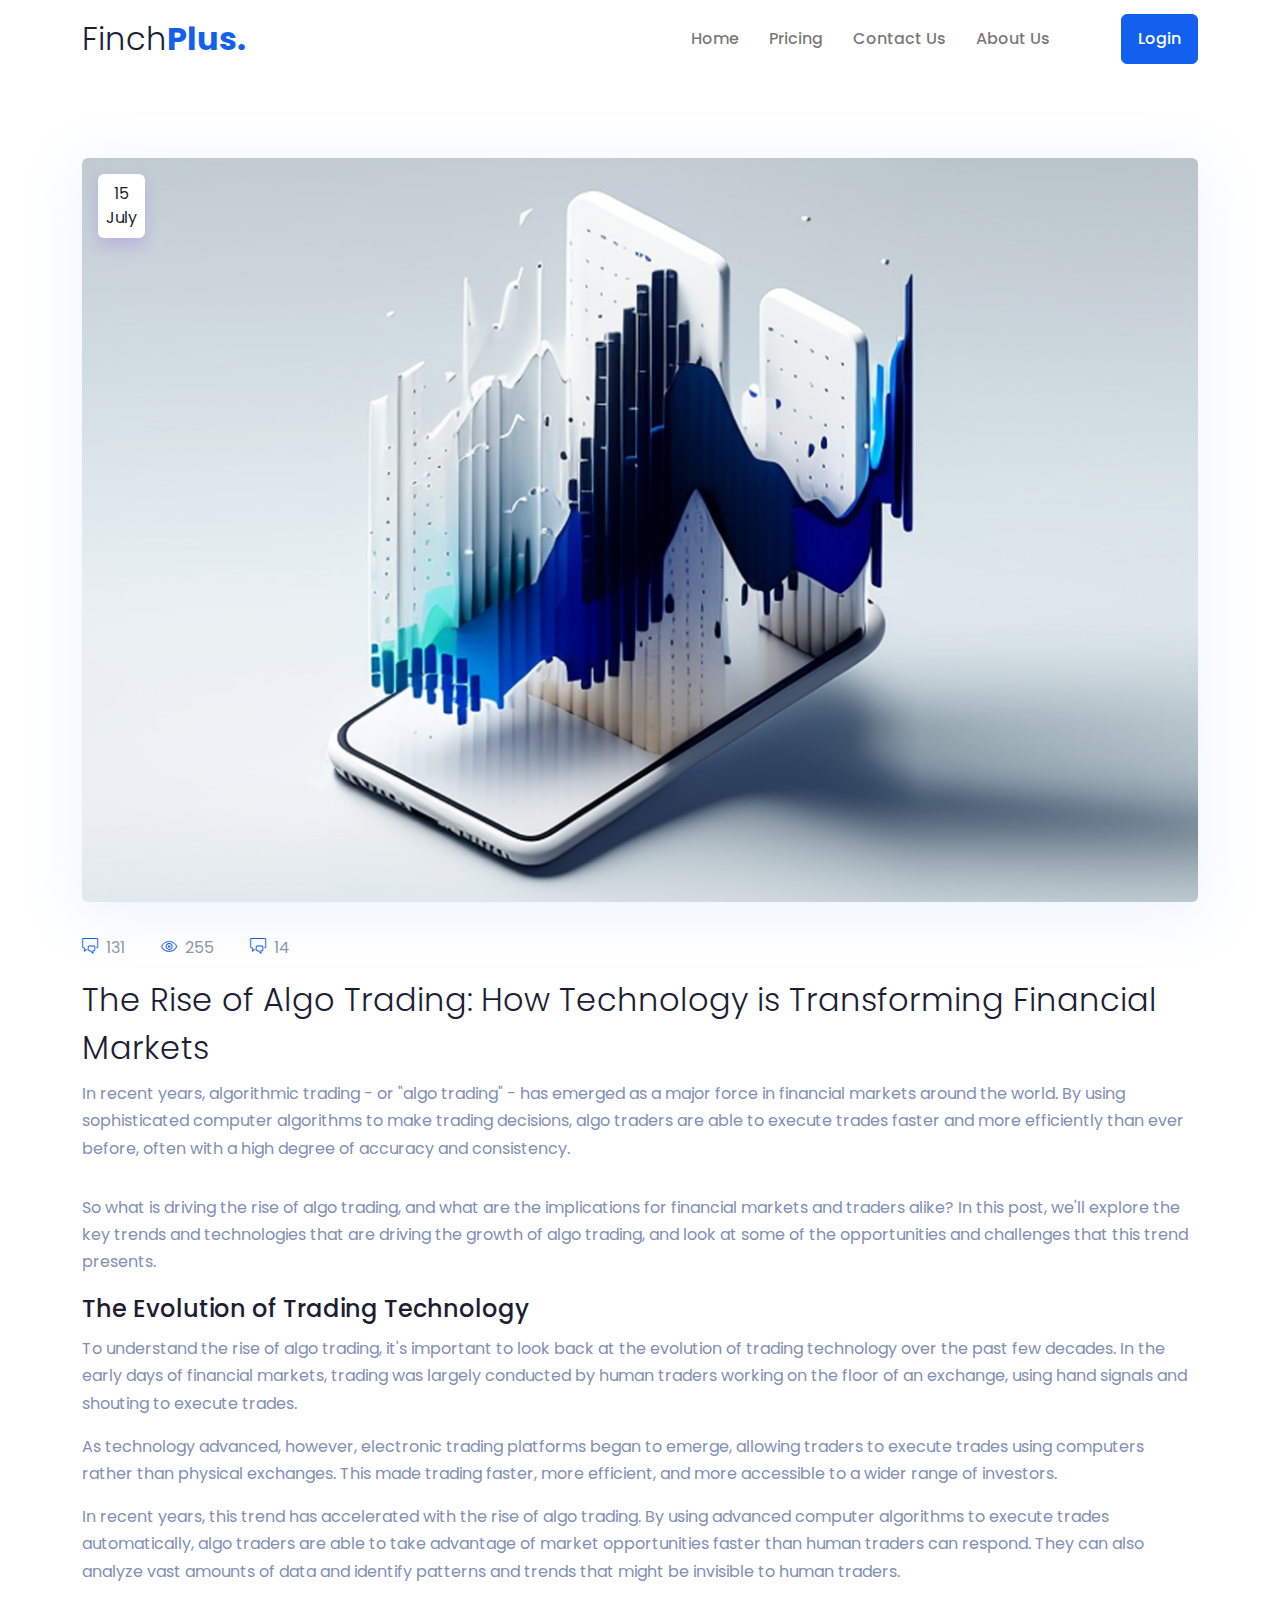
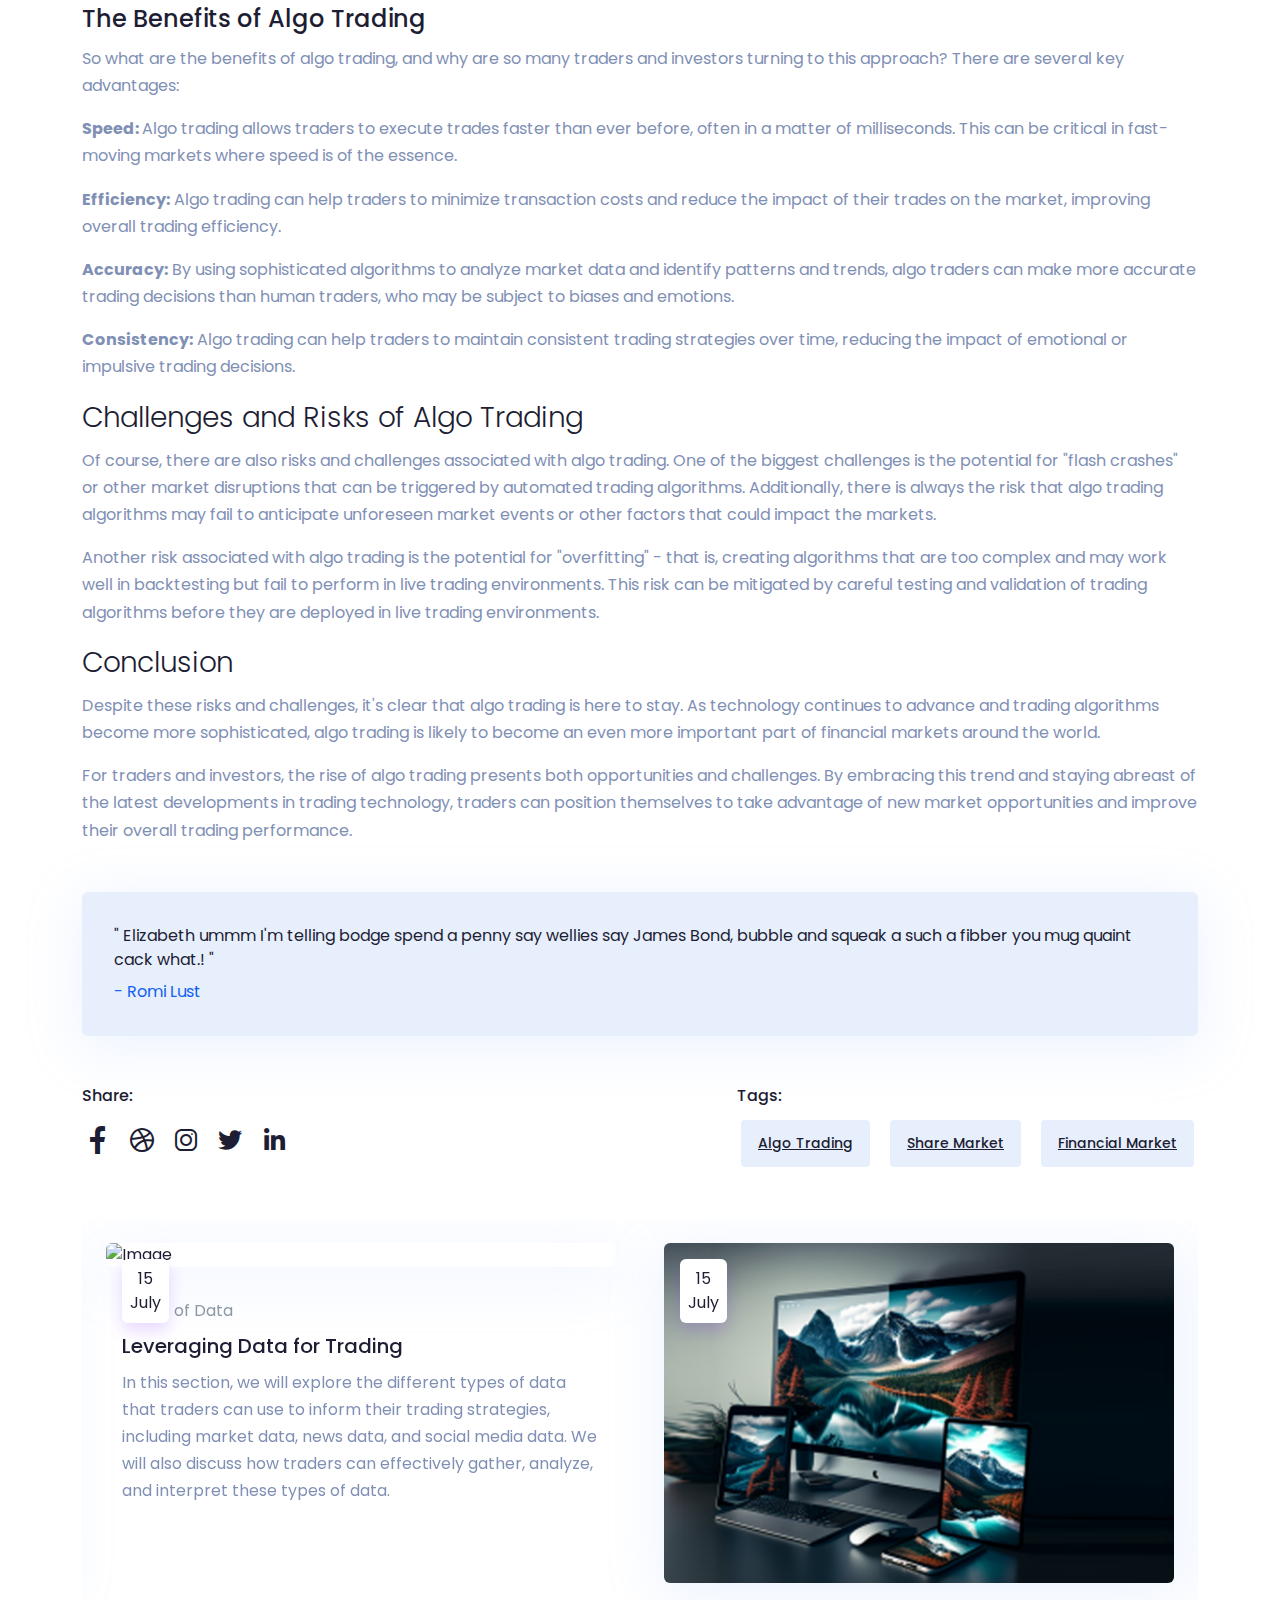
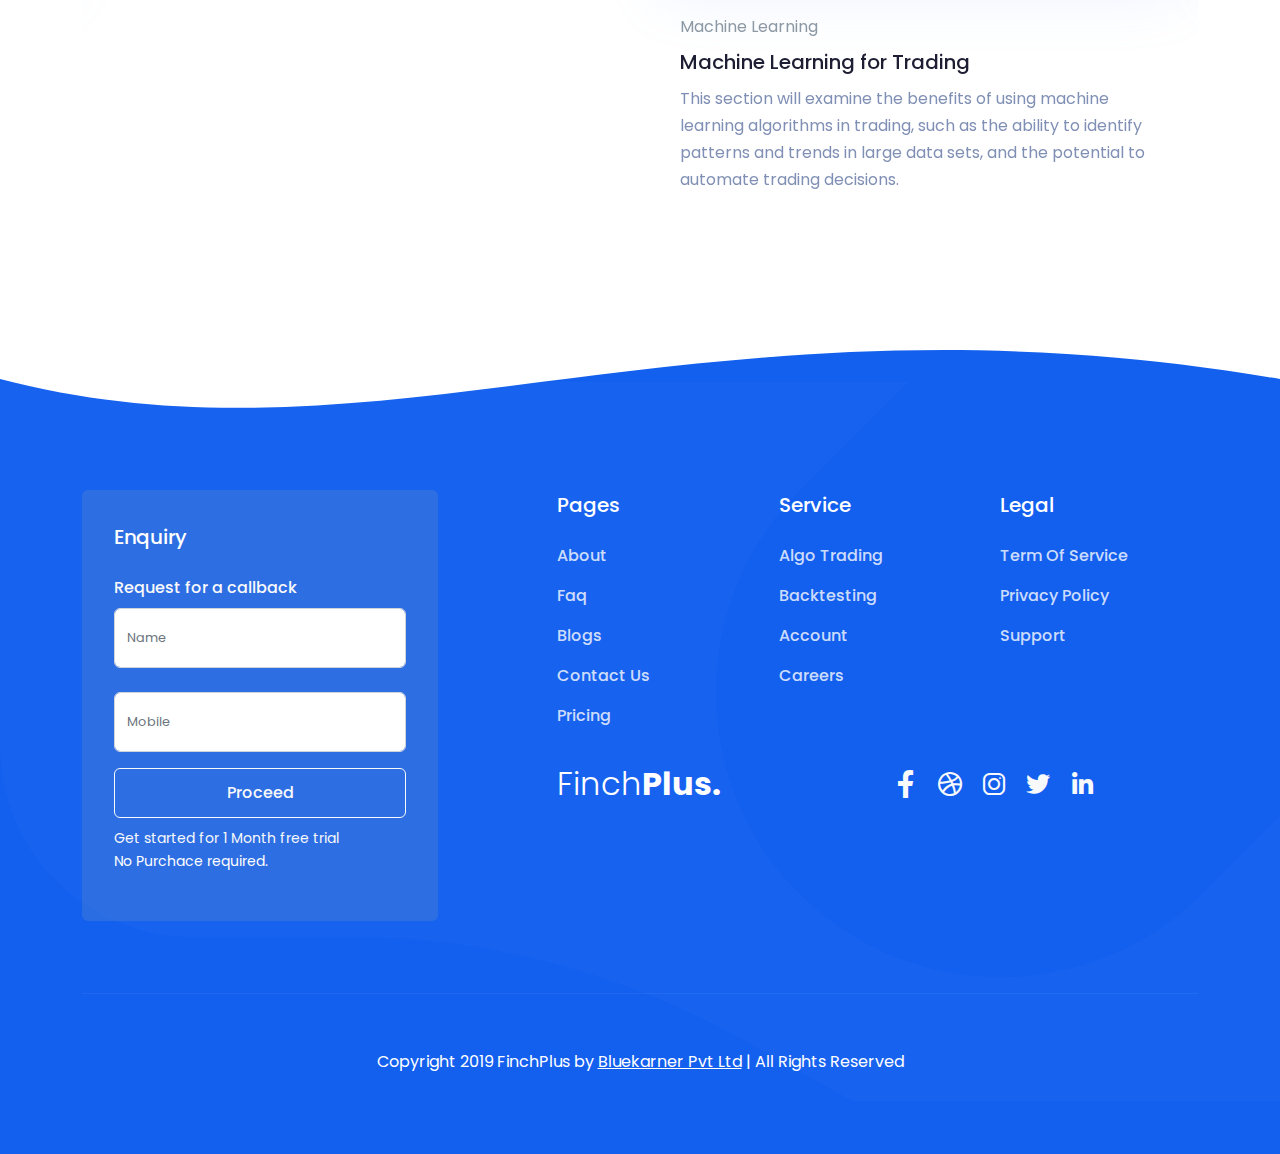
==== commit 8685e311: "modified blog and index" ====
--- a/blog-single.html
+++ b/blog-single.html
@@ -216,11 +216,11 @@
             <div class="text-md-right mt-5 mt-md-0">
               <h6 class="mb-2">Tags: </h6>
               <ul class="list-inline">
-                <li class="list-inline-item"><a class="btn btn-link text-dark btn-sm bg-primary-soft m-1" href="#">Web Design</a>
-                </li>
-                <li class="list-inline-item"><a class="btn btn-link text-dark btn-sm bg-primary-soft m-1" href="#">UX/UI</a>
-                </li>
-                <li class="list-inline-item"><a class="btn btn-link text-dark btn-sm bg-primary-soft m-1" href="#">Software</a>
+                <li class="list-inline-item"><a class="btn btn-link text-dark btn-sm bg-primary-soft m-1" href="#">Algo Trading</a>
+                </li>
+                <li class="list-inline-item"><a class="btn btn-link text-dark btn-sm bg-primary-soft m-1" href="#">Share Market</a>
+                </li>
+                <li class="list-inline-item"><a class="btn btn-link text-dark btn-sm bg-primary-soft m-1" href="#">Financial Market</a>
                 </li>
               </ul>
             </div>
@@ -231,11 +231,11 @@
                 <div class="position-absolute bg-white shadow-primary text-center p-2 rounded ms-3 mt-3">15
                   <br>July</div>
                 <img class="card-img-top shadow rounded" src="assets/images/blog/02.png" alt="Image">
-                <div class="card-body pt-5"> <a class="d-inline-block text-muted mb-2" href="#">Sass</a>
+                <div class="card-body pt-5"> <a class="d-inline-block text-muted mb-2" href="#">Types of Data</a>
                   <h2 class="h5 font-weight-medium">
-                <a class="link-title" href="blog-single.html">The most powerfull template that make you.</a>
+                <a class="link-title" href="blog-single.html">Leveraging Data for Trading</a>
               </h2>
-                  <p>Businesses need access to development resources serspiciatis unde omnis iste natus error.</p>
+                  <p>In this section, we will explore the different types of data that traders can use to inform their trading strategies, including market data, news data, and social media data. We will also discuss how traders can effectively gather, analyze, and interpret these types of data.</p>
                 </div>
                 <div></div>
               </div>
@@ -245,11 +245,11 @@
                 <div class="position-absolute bg-white shadow-primary text-center p-2 rounded ms-3 mt-3">15
                   <br>July</div>
                 <img class="card-img-top shadow rounded" src="assets/images/blog/03.png" alt="Image">
-                <div class="card-body pt-5"> <a class="d-inline-block text-muted mb-2" href="#">Marketing</a>
+                <div class="card-body pt-5"> <a class="d-inline-block text-muted mb-2" href="#">Machine Learning</a>
                   <h2 class="h5 font-weight-medium">
-                <a class="link-title" href="blog-single.html">A brand for a company is like a reputation person.</a>
+                <a class="link-title" href="blog-single.html">Machine Learning for Trading</a>
               </h2>
-                  <p>Businesses need access to development resources serspiciatis unde omnis iste natus error.</p>
+                  <p>This section will examine the benefits of using machine learning algorithms in trading, such as the ability to identify patterns and trends in large data sets, and the potential to automate trading decisions.</p>
                 </div>
                 <div></div>
               </div>
@@ -259,91 +259,93 @@
                 <div class="position-absolute bg-white shadow-primary text-center p-2 rounded ms-3 mt-3">15
                   <br>July</div>
                 <img class="card-img-top shadow rounded" src="assets/images/blog/01.png" alt="Image">
-                <div class="card-body pt-5"> <a class="d-inline-block text-muted mb-2" href="#">Landing</a>
+                <div class="card-body pt-5"> <a class="d-inline-block text-muted mb-2" href="#">Backtesting</a>
                   <h2 class="h5 font-weight-medium">
-                <a class="link-title" href="blog-single.html">The most powerfull template that make you.</a>
+                <a class="link-title" href="blog-single.html">Testing Trading Strategies</a>
               </h2>
-                  <p>Businesses need access to development resources serspiciatis unde omnis iste natus error.</p>
+                  <p>Here, we will discuss the importance of backtesting in algo trading, and provide an overview of some popular backtesting techniques and tools.</p>
                 </div>
                 <div></div>
               </div>
             </div>
           </div>
-          <div class="mt-5">
-            <div class="mb-8"> <span class="badge badge-primary-soft p-2">
-                  <i class="la la-commenting ic-3x rotation"></i>
-              </span>
-              <h2 class="mt-3">All Comments</h2>
-            </div>
-            <div class="media-holder review-list mt-5">
-              <div class="row">
-                <div class="mb-4 mb-md-0 col-md-auto">
-                  <img class="img-fluid shadow rounded" alt="image" src="assets/images/thumbnail/01.jpg">
-                </div>
-                <div class="col-md px-lg-5">
-                  <div class="d-flex justify-content-between align-items-center border-bottom pb-3 mb-3">
-                    <h6>Ben Miller</h6>  <small class="text-muted">5 Days Ago</small>
-                  </div>
-                  <p class="mb-0">Seuismod dissentiunt ne sit, ad eos iudico qualisque adversarium, tota falli et mei. Esse euismod urbanitas ut sed, et duo scaevola pericula splendide. Primis veritus contentiones nec ad, nec et tantas semper delicatissimi.</p>
-                </div>
-                <div class="col-md-auto align-self-center"> <a class="d-inline-block btn btn-primary" href="#"><i class="ti-comments me-2"></i> Reply</a>
-                </div>
-              </div>
-              <div class="row mt-8 ms-5 ms-md-8 bg-primary-soft rounded p-5">
-                <div class="mb-4 mb-md-0 col-md-auto">
-                  <img class="img-fluid shadow rounded" alt="image" src="assets/images/thumbnail/02.jpg">
-                </div>
-                <div class="col-md px-lg-5">
-                  <div class="d-flex justify-content-between align-items-center border-bottom pb-3 mb-3">
-                    <h6>Sasha James</h6>  <small class="text-muted">1 Hours Ago</small>
-                  </div>
-                  <p class="mb-0">Seuismod dissentiunt ne sit, ad eos iudico qualisque adversarium, tota falli et mei. Esse euismod urbanitas ut sed, et duo scaevola pericula splendide. Primis veritus contentiones nec ad, nec et tantas semper delicatissimi.</p>
-                </div>
-                <div class="col-md-auto align-self-center"> <a class="d-inline-block btn btn-primary" href="#"><i class="ti-comments me-2"></i> Reply</a>
-                </div>
-              </div>
-              <div class="row mt-8">
-                <div class="mb-4 mb-md-0 col-md-auto">
-                  <img class="img-fluid shadow rounded" alt="image" src="assets/images/thumbnail/03.jpg">
-                </div>
-                <div class="col-md px-lg-5">
-                  <div class="d-flex justify-content-between align-items-center border-bottom pb-3 mb-3">
-                    <h6>Keron Jolie</h6>  <small class="text-muted">2 Week Ago</small>
-                  </div>
-                  <p class="mb-0">Seuismod dissentiunt ne sit, ad eos iudico qualisque adversarium, tota falli et mei. Esse euismod urbanitas ut sed, et duo scaevola pericula splendide. Primis veritus contentiones nec ad, nec et tantas semper delicatissimi.</p>
-                </div>
-                <div class="col-md-auto align-self-center"> <a class="d-inline-block btn btn-primary" href="#"><i class="ti-comments me-2"></i> Reply</a>
-                </div>
-              </div>
-            </div>
-          </div>
-          <div class="post-comments mt-5">
-            <div class="mb-8"> <span class="badge badge-primary-soft p-2">
-                  <i class="la la-commenting ic-3x rotation"></i>
-              </span>
-              <h2 class="mt-3">Leave A Comment</h2>
-            </div>
-            <form id="contact-form" class="row" method="post" action="contact.php">
-              <div class="messages"></div>
-              <div class="form-group col-sm-6">
-                <input id="form_name" type="text" name="name" class="form-control border-0 bg-light" placeholder="Name" required="required" data-error="Name is required.">
-                <div class="help-block with-errors"></div>
-              </div>
-              <div class="form-group col-sm-6">
-                <input id="form_email" type="email" name="email" class="form-control border-0 bg-light" placeholder="Email" required="required" data-error="Valid email is required.">
-                <div class="help-block with-errors"></div>
-              </div>
-              <div class="form-group mb-0 col-sm-12">
-                <textarea id="form_message" name="message" class="form-control border-0 bg-light h-100" placeholder="Your Comment" rows="3" required="required" data-error="Please,leave us a message."></textarea>
-                <div class="help-block with-errors"></div>
-              </div>
-              <div class="col-sm-12">
-                <button class="btn btn-primary mt-5">Post Comment</button>
-              </div>
-            </form>
-          </div>
-          <div></div>
-        </div>
+		  
+		  
+          <!-- <div class="mt-5"> -->
+            <!-- <div class="mb-8"> <span class="badge badge-primary-soft p-2"> -->
+                  <!-- <i class="la la-commenting ic-3x rotation"></i> -->
+              <!-- </span> -->
+              <!-- <h2 class="mt-3">All Comments</h2> -->
+            <!-- </div> -->
+            <!-- <div class="media-holder review-list mt-5"> -->
+              <!-- <div class="row"> -->
+                <!-- <div class="mb-4 mb-md-0 col-md-auto"> -->
+                  <!-- <img class="img-fluid shadow rounded" alt="image" src="assets/images/thumbnail/01.jpg"> -->
+                <!-- </div> -->
+                <!-- <div class="col-md px-lg-5"> -->
+                  <!-- <div class="d-flex justify-content-between align-items-center border-bottom pb-3 mb-3"> -->
+                    <!-- <h6>Ben Miller</h6>  <small class="text-muted">5 Days Ago</small> -->
+                  <!-- </div> -->
+                  <!-- <p class="mb-0">Seuismod dissentiunt ne sit, ad eos iudico qualisque adversarium, tota falli et mei. Esse euismod urbanitas ut sed, et duo scaevola pericula splendide. Primis veritus contentiones nec ad, nec et tantas semper delicatissimi.</p> -->
+                <!-- </div> -->
+                <!-- <div class="col-md-auto align-self-center"> <a class="d-inline-block btn btn-primary" href="#"><i class="ti-comments me-2"></i> Reply</a> -->
+                <!-- </div> -->
+              <!-- </div> -->
+              <!-- <div class="row mt-8 ms-5 ms-md-8 bg-primary-soft rounded p-5"> -->
+                <!-- <div class="mb-4 mb-md-0 col-md-auto"> -->
+                  <!-- <img class="img-fluid shadow rounded" alt="image" src="assets/images/thumbnail/02.jpg"> -->
+                <!-- </div> -->
+                <!-- <div class="col-md px-lg-5"> -->
+                  <!-- <div class="d-flex justify-content-between align-items-center border-bottom pb-3 mb-3"> -->
+                    <!-- <h6>Sasha James</h6>  <small class="text-muted">1 Hours Ago</small> -->
+                  <!-- </div> -->
+                  <!-- <p class="mb-0">Seuismod dissentiunt ne sit, ad eos iudico qualisque adversarium, tota falli et mei. Esse euismod urbanitas ut sed, et duo scaevola pericula splendide. Primis veritus contentiones nec ad, nec et tantas semper delicatissimi.</p> -->
+                <!-- </div> -->
+                <!-- <div class="col-md-auto align-self-center"> <a class="d-inline-block btn btn-primary" href="#"><i class="ti-comments me-2"></i> Reply</a> -->
+                <!-- </div> -->
+              <!-- </div> -->
+              <!-- <div class="row mt-8"> -->
+                <!-- <div class="mb-4 mb-md-0 col-md-auto"> -->
+                  <!-- <img class="img-fluid shadow rounded" alt="image" src="assets/images/thumbnail/03.jpg"> -->
+                <!-- </div> -->
+                <!-- <div class="col-md px-lg-5"> -->
+                  <!-- <div class="d-flex justify-content-between align-items-center border-bottom pb-3 mb-3"> -->
+                    <!-- <h6>Keron Jolie</h6>  <small class="text-muted">2 Week Ago</small> -->
+                  <!-- </div> -->
+                  <!-- <p class="mb-0">Seuismod dissentiunt ne sit, ad eos iudico qualisque adversarium, tota falli et mei. Esse euismod urbanitas ut sed, et duo scaevola pericula splendide. Primis veritus contentiones nec ad, nec et tantas semper delicatissimi.</p> -->
+                <!-- </div> -->
+                <!-- <div class="col-md-auto align-self-center"> <a class="d-inline-block btn btn-primary" href="#"><i class="ti-comments me-2"></i> Reply</a> -->
+                <!-- </div> -->
+              <!-- </div> -->
+            <!-- </div> -->
+          <!-- </div> -->
+          <!-- <div class="post-comments mt-5"> -->
+            <!-- <div class="mb-8"> <span class="badge badge-primary-soft p-2"> -->
+                  <!-- <i class="la la-commenting ic-3x rotation"></i> -->
+              <!-- </span> -->
+              <!-- <h2 class="mt-3">Leave A Comment</h2> -->
+            <!-- </div> -->
+            <!-- <form id="contact-form" class="row" method="post" action="contact.php"> -->
+              <!-- <div class="messages"></div> -->
+              <!-- <div class="form-group col-sm-6"> -->
+                <!-- <input id="form_name" type="text" name="name" class="form-control border-0 bg-light" placeholder="Name" required="required" data-error="Name is required."> -->
+                <!-- <div class="help-block with-errors"></div> -->
+              <!-- </div> -->
+              <!-- <div class="form-group col-sm-6"> -->
+                <!-- <input id="form_email" type="email" name="email" class="form-control border-0 bg-light" placeholder="Email" required="required" data-error="Valid email is required."> -->
+                <!-- <div class="help-block with-errors"></div> -->
+              <!-- </div> -->
+              <!-- <div class="form-group mb-0 col-sm-12"> -->
+                <!-- <textarea id="form_message" name="message" class="form-control border-0 bg-light h-100" placeholder="Your Comment" rows="3" required="required" data-error="Please,leave us a message."></textarea> -->
+                <!-- <div class="help-block with-errors"></div> -->
+              <!-- </div> -->
+              <!-- <div class="col-sm-12"> -->
+                <!-- <button class="btn btn-primary mt-5">Post Comment</button> -->
+              <!-- </div> -->
+            <!-- </form> -->
+          <!-- </div> -->
+          <!-- <div></div> -->
+        <!-- </div> -->
         <!-- End Blog Card -->
       </div>
     </div>
